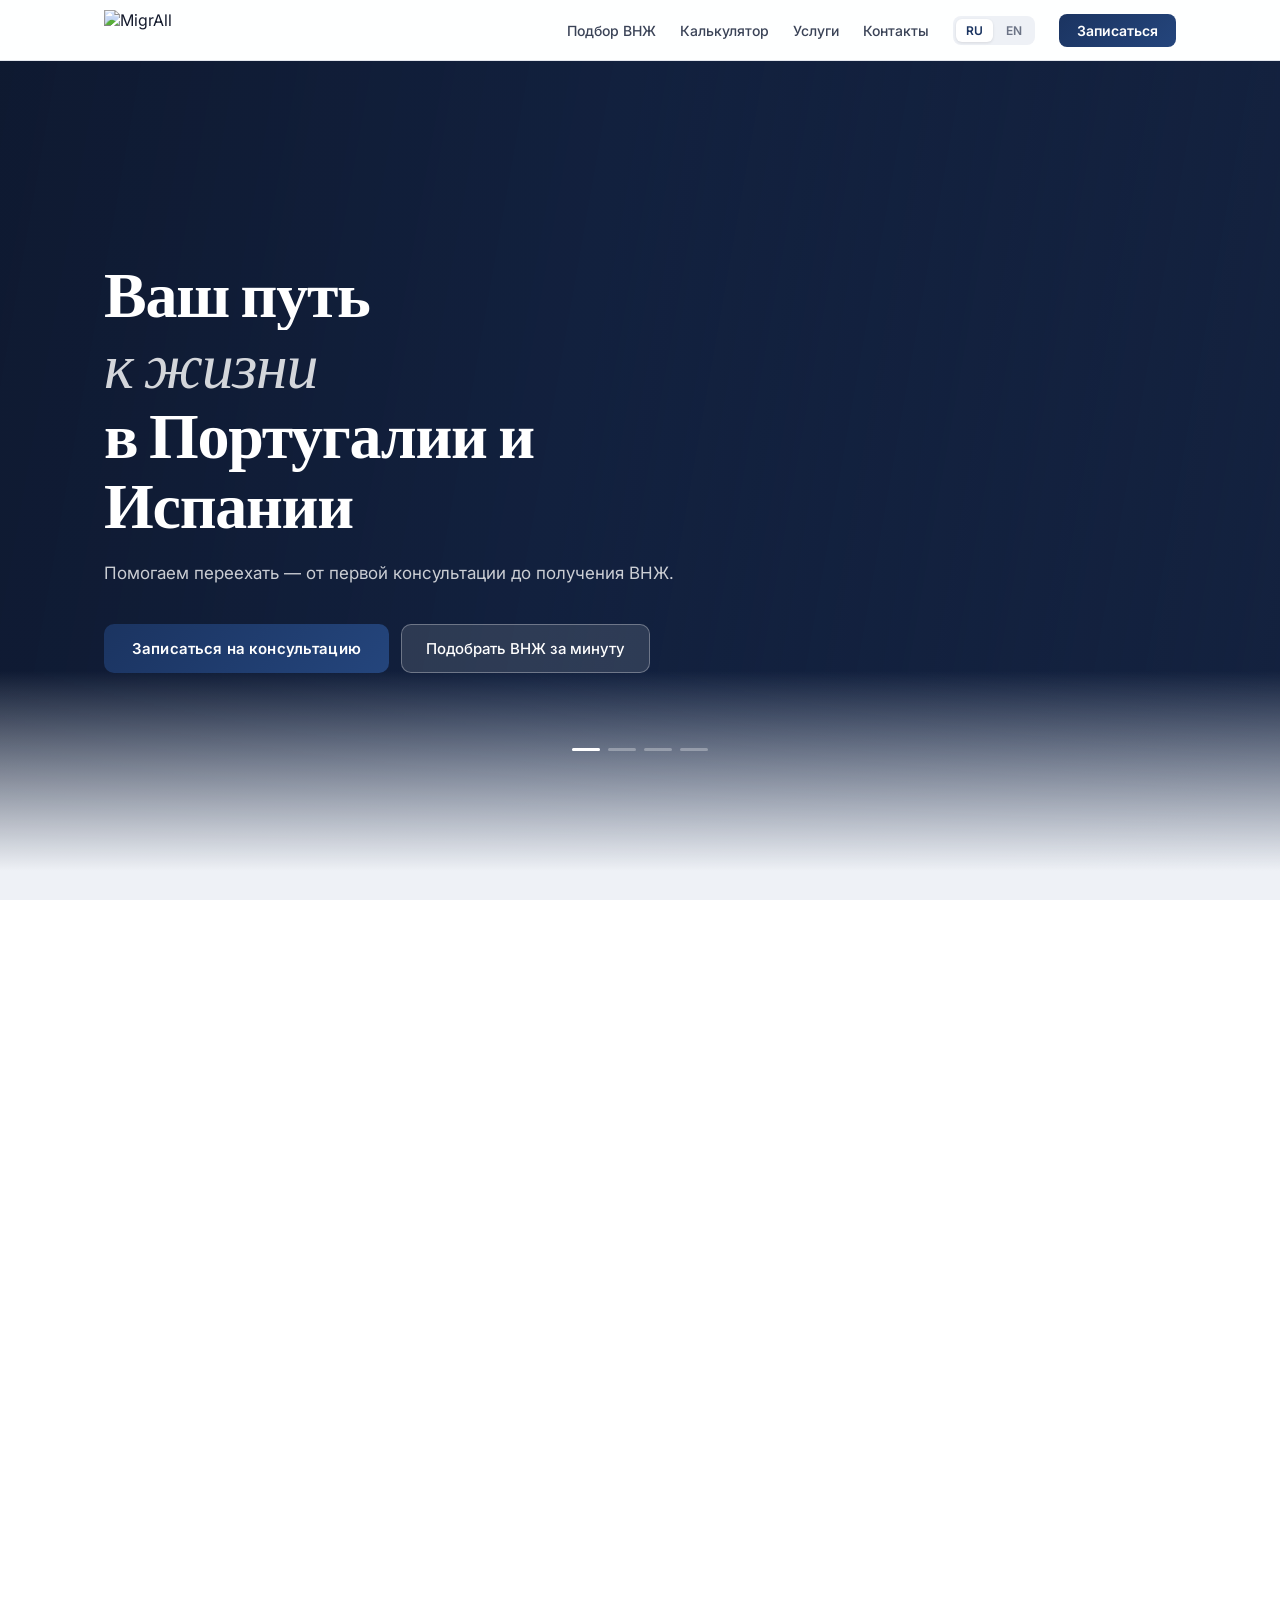
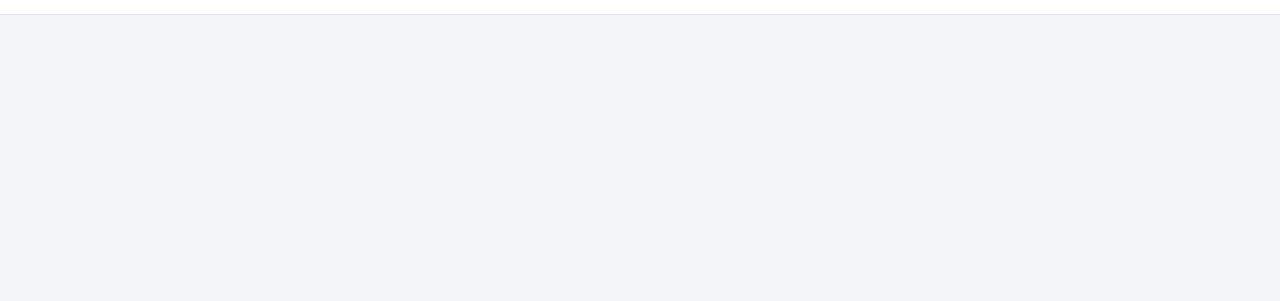
==== index.html @ f0898170 "Add files via upload" ====
<!DOCTYPE html>
<html lang="ru">
<head>
<meta charset="UTF-8">
<meta name="viewport" content="width=device-width, initial-scale=1.0">
<title>MigrAll — Иммиграция в Португалию</title>
<meta name="description" content="MigrAll — иммиграционное агентство. Переезд в Португалию: подбор ВНЖ, документы, сопровождение до карты резидента.">
<link rel="icon" href="logo.webp">
<link rel="preconnect" href="https://fonts.googleapis.com">
<link rel="preconnect" href="https://fonts.gstatic.com" crossorigin>
<link href="https://fonts.googleapis.com/css2?family=Fraunces:ital,opsz,wght@0,9..144,300;0,9..144,600;1,9..144,300&family=Inter:wght@400;500;600&display=swap" rel="stylesheet">
<style>
:root{
  --ink:#141B2D;--ink2:#3A4357;--ink3:#6B7385;
  --pt:#1B3461;--pt2:#122649;--pt-sky:#EEF1F6;--pt-sky2:#D6DDE8;
  --gold:#A8834F;--gold-d:#8A6A3C;--gold-soft:#F4EEE4;
  --navy-grad:linear-gradient(135deg,#1B3461 0%,#24457C 100%);
  --ok:#2F6B4F;--ok-bg:#E6F1EA;--warn:#8A5A1C;--warn-bg:#F6EEDF;
  --white:#fff;--border:#E3E6ED;--r:12px;
  --sh:0 1px 2px rgba(20,27,45,.05),0 8px 24px rgba(20,27,45,.06);
  --sh2:0 4px 12px rgba(20,27,45,.08),0 18px 40px rgba(20,27,45,.12);
  --acc:var(--pt);--acc2:var(--pt2);--sky:var(--pt-sky);--sky2:var(--pt-sky2);
}
*,*::before,*::after{box-sizing:border-box;margin:0;padding:0}
html{scroll-behavior:smooth;scroll-padding-top:70px}
body{font-family:'Inter',system-ui,sans-serif;color:var(--ink);background:transparent;overflow-x:hidden}
#bg-flow{position:fixed;inset:0;z-index:-1;background:#fff}
a{color:inherit;text-decoration:none}
button{font-family:inherit}
:focus-visible{outline:2px solid var(--acc);outline-offset:2px}
.display{font-family:'Fraunces',Georgia,serif;font-weight:600;letter-spacing:-.02em;line-height:1.1}
.display-lg{font-size:clamp(2.4rem,5vw,4.2rem)}
.display-md{font-size:clamp(1.6rem,3vw,2.5rem)}
.wrap{max-width:1120px;margin:0 auto;padding:0 24px}


/* Nav */
nav{position:sticky;top:0;z-index:100;background:rgba(255,255,255,.94);backdrop-filter:blur(12px);border-bottom:1px solid var(--border)}
.nav-inner{display:flex;align-items:center;justify-content:space-between;height:60px}
.logo img{height:40px;width:auto;display:block}
.nav-links{display:flex;align-items:center;gap:24px}
.nav-links a:not(.btn-nav){font-size:.875rem;font-weight:500;color:var(--ink2);transition:color .15s}
.nav-links a:not(.btn-nav):hover{color:var(--acc)}
.nav-burger{display:none;width:44px;height:44px;border:none;background:none;cursor:pointer;flex-direction:column;justify-content:center;align-items:center;gap:5px;margin-right:-10px}
.nav-burger span{display:block;width:22px;height:2px;border-radius:2px;background:var(--ink);transition:transform .25s,opacity .2s}
nav.open .nav-burger span:nth-child(1){transform:translateY(7px) rotate(45deg)}
nav.open .nav-burger span:nth-child(2){opacity:0}
nav.open .nav-burger span:nth-child(3){transform:translateY(-7px) rotate(-45deg)}
.lang-sw{display:flex;gap:3px;background:var(--sky);border-radius:8px;padding:3px}
.lang-btn{font-size:.75rem;font-weight:600;padding:4px 10px;border-radius:6px;cursor:pointer;color:var(--ink3);border:none;background:none;transition:all .15s}
.lang-btn.active{background:var(--white);color:var(--acc);box-shadow:0 1px 3px rgba(0,0,0,.1)}
.btn-nav{display:inline-block;background:var(--navy-grad);color:#fff;padding:8px 18px;border-radius:8px;font-size:.875rem;font-weight:600;transition:all .15s}
.btn-nav:hover{background:var(--acc2)}

/* Hero */
.hero{position:relative;height:90vh;min-height:560px;max-height:820px;overflow:hidden;display:flex;align-items:center;background:#14223F}
.hero-media{position:absolute;inset:0;z-index:0}
.hero-media video{width:100%;height:100%;object-fit:cover}
.hero-slide{position:absolute;inset:0;background-size:cover;background-position:center;opacity:0;transform:scale(1.08);transition:opacity 1.6s ease}
.hero-slide.on{opacity:1;animation:kenburns 9s ease-out forwards}
@keyframes kenburns{from{transform:scale(1.08)}to{transform:scale(1)}}
.hero-overlay{position:absolute;inset:0;background:linear-gradient(100deg,rgba(14,24,46,.82) 0%,rgba(17,32,62,.58) 45%,rgba(17,32,62,.1) 100%);z-index:1}
.hero::after{content:'';position:absolute;left:0;right:0;bottom:0;height:200px;background:linear-gradient(to bottom,transparent,var(--flow-bg,#fff));z-index:1;pointer-events:none}
.hero-content{position:relative;z-index:2;width:100%}
.hero-content>*{max-width:600px}
.hero-badge-x{display:inline-flex;align-items:center;gap:8px;background:rgba(255,255,255,.12);backdrop-filter:blur(8px);color:#fff;font-size:.8125rem;font-weight:600;padding:6px 16px;border-radius:20px;margin-bottom:24px;border:1px solid rgba(255,255,255,.2)}
.hero h1{color:#fff;margin-bottom:18px}
.hero h1 .line{display:block;overflow:hidden}
.hero h1 .line span{display:inline-block;transform:translateY(105%);animation:rise .9s cubic-bezier(.2,.7,.2,1) forwards}
.hero h1 .line:nth-child(2) span{animation-delay:.12s;font-style:italic;font-weight:300;color:rgba(255,255,255,.82)}
.hero h1 .line:nth-child(3) span{animation-delay:.24s}
@keyframes rise{to{transform:none}}
.hero-sub{font-size:1.0625rem;color:rgba(255,255,255,.78);margin-bottom:36px;line-height:1.7;opacity:0;animation:fadein .8s .45s forwards}
.hero-cta{display:flex;gap:12px;flex-wrap:wrap;opacity:0;animation:fadein .8s .6s forwards}
@keyframes fadein{to{opacity:1}}
.hero-dots{position:absolute;z-index:2;bottom:120px;left:50%;transform:translateX(-50%);display:flex;gap:8px}
.hero-dot{width:28px;height:3px;border-radius:2px;background:rgba(255,255,255,.3);border:none;cursor:pointer;padding:0;overflow:hidden;position:relative}
.hero-dot.on::after{content:'';position:absolute;inset:0;background:#fff;transform-origin:left;animation:dotfill 6s linear forwards}
@keyframes dotfill{from{transform:scaleX(0)}to{transform:scaleX(1)}}
.btn-primary{background:var(--navy-grad);letter-spacing:.01em;color:#fff;padding:14px 28px;border-radius:10px;font-size:.9375rem;font-weight:600;cursor:pointer;border:none;transition:all .2s;display:inline-flex;align-items:center;gap:8px}
.btn-primary:hover{background:var(--acc2);transform:translateY(-2px);box-shadow:0 10px 28px rgba(27,52,97,.28),inset 0 0 0 1px rgba(168,131,79,.55)}
.btn-ghost-white{background:rgba(255,255,255,.12);backdrop-filter:blur(8px);color:#fff;padding:14px 24px;border-radius:10px;font-size:.9375rem;font-weight:500;cursor:pointer;border:1.5px solid rgba(255,255,255,.3);transition:all .2s}
.btn-ghost-white:hover{background:rgba(255,255,255,.22)}
.btn-ghost{background:var(--white);color:var(--ink);padding:13px 22px;border-radius:10px;font-size:.9375rem;font-weight:500;cursor:pointer;border:1.5px solid var(--border);transition:all .15s}
.btn-ghost:hover{border-color:var(--acc);color:var(--acc)}


/* Sections */
section{padding:80px 0}
.section-tag{font-size:.8125rem;font-weight:600;color:var(--gold-d);margin-bottom:12px;display:flex;align-items:center;gap:10px}
.section-tag::before{content:'';width:28px;height:1px;background:var(--gold)}
.section-title{margin-bottom:14px}
.section-sub{font-size:1rem;color:var(--ink2);max-width:560px;line-height:1.7;margin-bottom:40px}

/* Reveal on scroll */
/* Плавное перетекание блоков при прокрутке (прозрачность задаёт скрипт) */
.flow{will-change:opacity,transform;transition:opacity .25s linear}


/* Quiz */
.quiz-bg{padding:120px 0}
.quiz-card{background:var(--white);border-radius:20px;box-shadow:var(--sh);padding:36px;max-width:760px}
.quiz-progress{display:flex;gap:6px;margin-bottom:28px}
.quiz-progress span{flex:1;height:4px;border-radius:2px;background:var(--border);transition:background .3s}
.quiz-progress span.on{background:var(--acc)}
.quiz-step{font-size:.8125rem;color:var(--ink3);margin-bottom:8px}
.quiz-q{font-family:'Fraunces',Georgia,serif;font-size:1.5rem;font-weight:600;line-height:1.25;margin-bottom:22px}
.quiz-opts{display:grid;gap:10px}
.quiz-opt{text-align:left;padding:15px 18px;border-radius:12px;border:1.5px solid var(--border);background:var(--white);font-size:.9375rem;color:var(--ink);cursor:pointer;transition:all .15s}
.quiz-opt:hover{border-color:var(--acc);background:var(--sky)}
.quiz-back{margin-top:20px;background:none;border:none;color:var(--ink3);font-size:.875rem;cursor:pointer;padding:4px 0}
.quiz-back:hover{color:var(--acc)}
.quiz-anim{animation:qin .35s ease}
@keyframes qin{from{opacity:0;transform:translateX(16px)}to{opacity:1;transform:none}}
.res-label{font-size:.8125rem;color:var(--ink3);margin-bottom:6px}
.res-title{font-family:'Fraunces',Georgia,serif;font-size:1.75rem;font-weight:600;line-height:1.2;margin-bottom:12px}
.res-why{font-size:.9375rem;color:var(--ink2);line-height:1.7;margin-bottom:18px}
.res-box{border-radius:12px;padding:14px 16px;font-size:.875rem;line-height:1.6;margin-bottom:20px}
.res-box.ok{background:var(--ok-bg);color:var(--ok)}
.res-box.warn{background:var(--warn-bg);color:var(--warn)}
.res-actions{display:flex;flex-wrap:wrap;gap:10px;margin-bottom:16px}
.res-second{border-left:3px solid var(--sky2);padding:2px 0 2px 16px;margin-bottom:22px}
.consults{display:grid;grid-template-columns:1fr 1fr;gap:12px;margin:6px 0 18px}
.consult{border:1.5px solid var(--border);border-radius:14px;padding:18px;display:flex;flex-direction:column}
.consult-head{display:flex;justify-content:space-between;gap:8px;font-weight:600;margin-bottom:8px}
.consult-head b{color:var(--gold-d)}
.consult p{font-size:.8125rem;color:var(--ink2);line-height:1.6;margin-bottom:14px;flex:1}
.consult .btn-ghost,.consult .btn-primary{justify-content:center;text-align:center;padding:11px 16px;font-size:.875rem}
@media(max-width:640px){.consults{grid-template-columns:1fr}}
.res-note{font-size:.75rem;color:var(--ink3);line-height:1.5}
.res-restart{background:none;border:none;color:var(--acc);font-weight:600;font-size:.875rem;cursor:pointer;margin-top:10px;padding:0}

/* Calculator */
.calc-grid{display:grid;grid-template-columns:1.1fr 1fr;gap:24px;align-items:start}
.calc-panel{background:var(--white);border:1px solid var(--border);border-radius:20px;padding:28px}
.calc-label{font-size:.8125rem;font-weight:600;color:var(--ink2);margin:0 0 10px}
.calc-field{margin-bottom:24px}
.calc-field:last-child{margin-bottom:0}
.seg{display:flex;flex-wrap:wrap;gap:8px}
.seg button{padding:10px 14px;border-radius:10px;border:1.5px solid var(--border);background:var(--white);font-size:.875rem;cursor:pointer;color:var(--ink2);transition:all .15s;text-align:left}
.seg button.on{border-color:var(--acc);background:var(--sky);color:var(--acc);font-weight:600}
.seg button small{display:block;font-weight:400;color:var(--ink3);font-size:.75rem;margin-top:2px}
.stepper{display:inline-flex;align-items:center;border:1.5px solid var(--border);border-radius:10px;overflow:hidden}
.stepper button{width:42px;height:42px;border:none;background:var(--white);font-size:1.2rem;cursor:pointer;color:var(--ink2)}
.stepper button:hover{background:var(--sky);color:var(--acc)}
.stepper output{min-width:44px;text-align:center;font-weight:600}
.income-in{display:flex;min-width:0;align-items:center;border:1.5px solid var(--border);border-radius:10px;overflow:hidden;max-width:260px}
.income-in:focus-within{border-color:var(--acc)}
.income-in input{flex:1;border:none;padding:12px 14px;font-size:1rem;font-family:inherit;outline:none;min-width:0}
.income-in span{padding:0 14px;color:var(--ink3)}
.calc-result{background:linear-gradient(150deg,#14223F 0%,#1B3461 55%,#27497F 100%);color:#fff;border-radius:20px;padding:28px;position:sticky;top:80px;box-shadow:0 18px 40px rgba(20,34,63,.28);border:1px solid rgba(168,131,79,.35)}
.cr-label{font-size:.8125rem;color:rgba(255,255,255,.75);margin-bottom:6px}
.cr-big{font-family:'Fraunces',Georgia,serif;font-size:2.75rem;font-weight:600;color:#fff;line-height:1;margin-bottom:4px;font-variant-numeric:tabular-nums}
.cr-big small{font-size:1rem;font-weight:400;color:rgba(255,255,255,.75);font-family:'Inter',sans-serif}
.cr-year{font-size:.875rem;color:rgba(255,255,255,.85);margin-bottom:22px}
.cr-lines{border-top:1px solid rgba(168,131,79,.45);padding-top:14px;margin-bottom:20px}
.cr-line{display:flex;justify-content:space-between;font-size:.8125rem;color:rgba(255,255,255,.85);padding:5px 0;gap:12px}
.cr-line b{color:#fff;font-weight:600;font-variant-numeric:tabular-nums;white-space:nowrap}
.cr-bar{height:8px;border-radius:4px;background:rgba(255,255,255,.25);overflow:hidden;margin:6px 0 10px}
.cr-bar i{display:block;height:100%;border-radius:4px;background:var(--acc);width:0;transition:width .6s cubic-bezier(.4,0,.2,1),background .3s}
.cr-status{font-size:.875rem;line-height:1.5;min-height:42px}
.cr-status{background:rgba(255,255,255,.14);border-radius:10px;padding:10px 12px;min-height:0}
.cr-status.ok{color:#fff}.cr-status.no{color:#fff}
.cr-note{font-size:.75rem;color:rgba(255,255,255,.75);line-height:1.5;margin-top:18px}
.calc-result .btn-primary{margin-top:18px;width:100%;justify-content:center;background:#fff;color:var(--pt)}
.calc-result .btn-primary:hover{background:var(--gold-soft);box-shadow:none}

/* Services */
.svc-bg{padding:110px 0}
/* Слайдер услуг: стрелки по бокам, видимые поля слева и справа */
.svc-slider{position:relative;margin:0 -24px;overflow:hidden}
.svc-arrow{position:absolute;top:50%;transform:translateY(-50%);z-index:5;width:46px;height:46px;border-radius:50%;border:1.5px solid var(--border);background:var(--white);color:var(--ink);cursor:pointer;display:flex;align-items:center;justify-content:center;box-shadow:var(--sh2);transition:all .15s}
.svc-arrow.prev{left:8px}
.svc-arrow.next{right:8px}
.svc-arrow:hover:not(:disabled){border-color:var(--acc);color:var(--acc)}
.svc-arrow:disabled{opacity:0;pointer-events:none}
.svc-grid{display:flex;gap:16px;overflow-x:auto;scroll-snap-type:x mandatory;scroll-behavior:smooth;padding:6px 64px 18px;scrollbar-width:none;scroll-padding-left:64px;
  -webkit-mask-image:linear-gradient(to right,transparent,#000 56px,#000 calc(100% - 56px),transparent);
  mask-image:linear-gradient(to right,transparent,#000 56px,#000 calc(100% - 56px),transparent)}
.svc-grid::-webkit-scrollbar{display:none}
.svc-grid .svc-card{flex:0 0 260px;scroll-snap-align:start;display:flex;flex-direction:column;padding:20px}
.svc-grid .svc-desc{flex:1;margin-bottom:0}
.svc-cta{margin-top:28px}
/* Форма заявки */
.lead-modal{position:fixed;inset:0;z-index:200;display:flex;align-items:center;justify-content:center;padding:16px}
.lead-modal[hidden]{display:none}
.lead-backdrop{position:absolute;inset:0;background:rgba(15,23,42,.45);backdrop-filter:blur(3px);animation:fadein .2s forwards;opacity:0}
.lead-box{position:relative;background:#fff;border-radius:20px;width:100%;max-width:520px;max-height:calc(100svh - 32px);overflow-y:auto;padding:30px;box-shadow:0 24px 60px rgba(15,23,42,.25);animation:qin .25s ease}
.lead-close{position:absolute;top:14px;right:14px;width:40px;height:40px;border:none;background:none;border-radius:50%;cursor:pointer;color:var(--ink3);display:flex;align-items:center;justify-content:center}
.lead-close:hover{background:var(--sky);color:var(--ink)}
.lead-title{font-family:'Fraunces',Georgia,serif;font-size:1.5rem;font-weight:600;margin:0 40px 6px 0;line-height:1.2}
.lead-sub{font-size:.875rem;color:var(--ink2);line-height:1.6;margin-bottom:20px}
.lf{margin-bottom:14px}
.lf label{display:block;font-size:.8125rem;font-weight:600;color:var(--ink2);margin-bottom:6px}
.lf input,.lf select,.lf textarea{width:100%;font:inherit;font-size:.9375rem;color:var(--ink);padding:11px 13px;border:1.5px solid var(--border);border-radius:10px;background:#fff;outline:none;transition:border-color .15s}
.lf textarea{resize:vertical;min-height:84px}
.lf input:focus,.lf select:focus,.lf textarea:focus{border-color:var(--acc)}
.lf .err-msg{display:none;color:#b91c1c;font-size:.75rem;margin-top:4px}
.lf.err input,.lf.err select{border-color:#dc2626}
.lf.err .err-msg{display:block}
.lf-row{display:grid;grid-template-columns:1fr 1fr;gap:12px}
.lf-chips{display:flex;flex-wrap:wrap;gap:6px}
.lf-chips button{padding:8px 12px;border-radius:8px;border:1.5px solid var(--border);background:#fff;font-size:.8125rem;cursor:pointer;color:var(--ink2)}
.lf-chips button.on{border-color:var(--acc);background:var(--sky);color:var(--acc);font-weight:600}
.lf-consent{display:flex;gap:10px;align-items:flex-start;font-size:.8125rem;color:var(--ink2);line-height:1.5;margin:6px 0 18px}
.lf-consent input{margin-top:3px;width:16px;height:16px;flex-shrink:0;accent-color:var(--acc)}
.lf-hp{position:absolute;left:-9999px;width:1px;height:1px;overflow:hidden}
.lead-box .btn-primary{width:100%;justify-content:center}
.lead-box .btn-primary:disabled{opacity:.6;cursor:wait;transform:none}
.lead-note{font-size:.75rem;color:var(--ink3);margin-top:10px;line-height:1.5}
.lead-done{text-align:center;padding:20px 0 6px}
.lead-done .ok-ic{width:56px;height:56px;border-radius:50%;background:var(--ok-bg);color:var(--ok);display:flex;align-items:center;justify-content:center;margin:0 auto 16px}
.lead-fail{background:var(--warn-bg);color:var(--warn);border-radius:10px;padding:12px 14px;font-size:.8125rem;line-height:1.55;margin-bottom:14px}
.lead-fail a{color:inherit;font-weight:600;text-decoration:underline}
/* Запись на консультацию */
.bk-box{max-width:600px}
.bk-h{font-size:.8125rem;font-weight:600;color:var(--ink2);margin:20px 0 8px}
.bk-types{display:grid;grid-template-columns:1fr 1fr;gap:10px}
.bk-type{text-align:left;border:1.5px solid var(--border);border-radius:14px;padding:14px;background:#fff;cursor:pointer;transition:all .15s}
.bk-type b{display:block;font-size:.9375rem}
.bk-type .pr{display:block;font-family:'Fraunces',Georgia,serif;font-size:1.5rem;font-weight:600;color:var(--gold-d);margin:2px 0 4px}
.bk-type small{display:block;font-size:.75rem;color:var(--ink3);line-height:1.45}
.bk-type.on{border-color:var(--acc);background:var(--sky);box-shadow:inset 0 0 0 1px var(--acc)}
.bk-days{display:flex;gap:8px;overflow-x:auto;padding:2px 2px 8px;scroll-snap-type:x proximity;scrollbar-width:thin}
.bk-day{flex:0 0 62px;height:74px;border:1.5px solid var(--border);border-radius:12px;background:#fff;display:flex;flex-direction:column;align-items:center;justify-content:center;cursor:pointer;scroll-snap-align:start;transition:all .15s}
.bk-day .w,.bk-day .m{font-size:.6875rem;color:var(--ink3)}
.bk-day .n{font-size:1.3rem;font-weight:600;line-height:1.15;font-variant-numeric:tabular-nums}
.bk-day.on{background:var(--acc);border-color:var(--acc);color:#fff}
.bk-day.on .w,.bk-day.on .m{color:rgba(255,255,255,.8)}
.bk-times{display:flex;flex-wrap:wrap;gap:8px}
.bk-time{border:1.5px solid var(--border);border-radius:999px;padding:8px 16px;background:#fff;cursor:pointer;font-variant-numeric:tabular-nums;font-size:.9rem;transition:all .15s}
.bk-time.on{background:var(--acc);border-color:var(--acc);color:#fff}
.bk-hint{font-size:.75rem;color:var(--ink3);margin-top:8px}
.bk-msg{font-size:.875rem;color:var(--ink2);line-height:1.6;padding:6px 0}
.bk-summary{margin:18px 0 12px;padding:12px 14px;border-left:3px solid var(--acc);background:var(--sky);border-radius:0 10px 10px 0;font-size:.875rem;line-height:1.5}
.bk-alt{font-size:.8125rem;color:var(--ink2);border-top:1px solid var(--border);margin-top:16px;padding-top:14px;line-height:1.5}
.bk-alt a{color:var(--acc);font-weight:600}
.bk-err{color:#b91c1c;font-size:.8125rem;margin:10px 0 0;line-height:1.5}
.bk-captcha{margin:4px 0 12px}
.bk-spin{width:22px;height:22px;border-radius:50%;border:2.5px solid var(--sky2);border-top-color:var(--acc);animation:spin .8s linear infinite;display:inline-block;vertical-align:middle;margin-right:8px}
@keyframes spin{to{transform:rotate(360deg)}}
@media(max-width:480px){.bk-types{grid-template-columns:1fr}}
@media(max-width:480px){.lead-box{padding:22px 18px;border-radius:16px}.lf-row{grid-template-columns:1fr}.lead-modal{align-items:flex-end;padding:0}.lead-box{border-radius:20px 20px 0 0;max-height:92svh}}
.svc-progress{height:3px;border-radius:2px;background:var(--border);overflow:hidden;margin-top:6px;max-width:260px}
.svc-progress i{display:block;height:100%;background:var(--acc);border-radius:2px;transition:width .25s,margin-left .25s}
@media(max-width:768px){
  .svc-slider{margin:0 -18px}
}
@media(max-width:600px){
  .svc-grid{padding:6px 44px 18px;scroll-padding-left:44px;-webkit-mask-image:linear-gradient(to right,transparent,#000 38px,#000 calc(100% - 38px),transparent);mask-image:linear-gradient(to right,transparent,#000 38px,#000 calc(100% - 38px),transparent)}
  .svc-grid .svc-card{flex-basis:236px}
  .svc-arrow{width:40px;height:40px}
  .svc-arrow.prev{left:4px}
  .svc-arrow.next{right:4px}
}
.svc-card{background:var(--white);border-radius:var(--r);padding:22px 24px;box-shadow:var(--sh);border:1.5px solid transparent;transition:border-color .2s,transform .2s,box-shadow .2s;animation:qin .4s ease both}
.svc-card:hover{border-color:var(--acc);transform:translateY(-3px);box-shadow:var(--sh2)}
.svc-cat{font-size:.75rem;font-weight:600;color:var(--gold-d);margin-bottom:10px}
.svc-name{font-family:'Fraunces',Georgia,serif;font-size:1rem;font-weight:600;margin-bottom:7px}
.svc-desc{font-size:.8375rem;color:var(--ink2);line-height:1.65;margin-bottom:14px}

.filter-bar{display:flex;gap:8px;flex-wrap:wrap;margin-bottom:28px}
.filter-btn{font-size:.8125rem;font-weight:500;padding:6px 16px;border-radius:20px;border:1.5px solid var(--border);background:var(--white);color:var(--ink2);cursor:pointer;transition:all .15s}
.filter-btn.active{background:var(--acc);color:#fff;border-color:var(--acc)}

/* Why */
.why-grid{display:grid;grid-template-columns:repeat(auto-fill,minmax(230px,1fr));gap:18px}
.why-card{padding:26px;border-radius:var(--r);background:var(--white);border:1px solid var(--border);border-top:2px solid var(--gold)}
.why-title{font-weight:600;margin-bottom:6px;font-size:.9375rem}
.why-desc{font-size:.8375rem;color:var(--ink2);line-height:1.65}

/* Steps */
.steps-bg{padding:150px 0}
.steps-wrap{display:grid;grid-template-columns:repeat(4,1fr);position:relative}
.steps-wrap::before{content:'';position:absolute;top:27px;left:calc(12.5% + 16px);right:calc(12.5% + 16px);height:1px;background:rgba(255,255,255,.15)}
.step-item{padding:0 16px;text-align:center;position:relative}
.steps-wrap::before{background:linear-gradient(90deg,transparent,var(--gold),transparent)!important;opacity:.5}
.step-num{width:54px;height:54px;border-radius:50%;background:var(--navy-grad);box-shadow:0 0 0 5px #fff,0 0 0 6px var(--gold);color:#fff;font-family:'Fraunces',Georgia,serif;font-size:1.2rem;font-weight:600;display:flex;align-items:center;justify-content:center;margin:0 auto 18px;position:relative;z-index:1}
.step-title{font-size:.9375rem;font-weight:600;color:var(--ink);margin-bottom:6px}
.step-desc{font-size:.8125rem;color:var(--ink2);line-height:1.6}

/* Contact */
.contact-cta{max-width:560px;background:var(--sky);border-radius:20px;padding:44px;text-align:center}
.contact-cta-note{font-size:.875rem;color:var(--ink2);margin-top:18px}
.contact-cta-note a{text-decoration:underline;color:var(--acc);font-weight:600}

/* Footer */
footer{color:var(--ink2);padding:56px 0 24px;background:#F4F5F8;border-top:1px solid var(--border)}
.footer-inner{display:grid;grid-template-columns:2fr 1fr 1fr;gap:48px;margin-bottom:40px}
.footer-logo{margin-bottom:12px}
.footer-logo img{height:44px;width:auto;display:block}
.footer-col h4{font-size:.8125rem;font-weight:600;color:var(--ink);margin-bottom:14px}
.footer-col a{display:block;font-size:.875rem;margin-bottom:8px;transition:color .15s}
.footer-col a:hover{color:var(--acc)}
.footer-bottom{border-top:1px solid var(--border);color:var(--ink3);padding-top:20px;display:flex;justify-content:space-between;gap:16px;flex-wrap:wrap;font-size:.8rem}

@media(max-width:860px){
  .calc-grid{grid-template-columns:minmax(0,1fr)}
  .calc-panel,.calc-result{min-width:0}
  .calc-result{position:static}
}
@media(max-width:1024px){
  .nav-links{gap:16px}
  .hero{max-height:none}
}
@media(max-width:768px){
  section{padding:64px 0}
  .quiz-bg,.svc-bg,.steps-bg{padding:80px 0}
  .wrap{padding:0 18px}
  .nav-burger{display:flex}
  .nav-links{position:absolute;top:60px;left:0;right:0;flex-direction:column;align-items:stretch;gap:0;background:#fff;border-bottom:1px solid var(--border);box-shadow:0 12px 24px rgba(15,23,42,.08);padding:8px 18px 18px;transform:translateY(-8px);opacity:0;visibility:hidden;transition:opacity .2s,transform .2s,visibility .2s}
  nav.open .nav-links{transform:none;opacity:1;visibility:visible}
  .nav-links a:not(.btn-nav){display:block!important;padding:14px 0;font-size:1rem;border-bottom:1px solid var(--border)}
  .nav-links .lang-sw{align-self:flex-start;margin:16px 0}
  .nav-links .btn-nav{text-align:center;padding:12px}
  .hero{height:auto;min-height:100svh;padding:110px 0 140px}
  .hero-overlay{background:linear-gradient(180deg,rgba(14,24,46,.55),rgba(14,24,46,.8))}
  .hero-sub{font-size:1rem;margin-bottom:28px}
  .hero-cta{flex-direction:column;align-items:stretch}
  .hero-cta a{justify-content:center;text-align:center}
  .section-sub{margin-bottom:28px}
  .quiz-q{font-size:1.25rem}
  .res-title{font-size:1.45rem}
  .cr-big{font-size:2.25rem}
  .contact-cta{padding:28px 20px}
  .contact-cta .btn-primary{width:100%;justify-content:center}
  .footer-inner{gap:28px}
  .steps-wrap{grid-template-columns:1fr 1fr;gap:28px 0}
  .steps-wrap::before{display:none}
  .footer-inner{grid-template-columns:1fr}
  .quiz-card,.calc-panel,.calc-result{padding:22px}
}
@media(max-width:480px){
  .steps-wrap{grid-template-columns:1fr}
  .step-item{display:grid;grid-template-columns:54px 1fr;gap:4px 16px;text-align:left;align-items:start}
  .step-num{margin:0;grid-row:span 2}
  .step-title{margin-top:6px}
  .seg button{flex:1 1 100%}
  .quiz-card,.calc-panel,.calc-result{padding:18px;border-radius:16px}
  .quiz-opt{padding:13px 14px;font-size:.9rem}
  .income-in{max-width:none}
  .display-lg{font-size:2.1rem}
}
@media(prefers-reduced-motion:reduce){
  *,*::before,*::after{animation:none!important;transition:none!important}
  .flow,.hero-sub,.hero-cta{opacity:1!important;transform:none!important}
  .hero h1 .line span{transform:none}
}
</style>
</head>
<body id="body">
<div id="bg-flow" aria-hidden="true"></div>

<nav>
  <div class="wrap nav-inner">
    <a class="logo" href="#"><img src="logo.webp" alt="MigrAll"></a>
    <div class="nav-links">
      <a href="#quiz" data-i18n="nav_quiz">Подбор ВНЖ</a>
      <a href="#calc" data-i18n="nav_calc">Калькулятор</a>
      <a href="#services" data-i18n="nav_services">Услуги</a>
      <a href="#contact" data-i18n="nav_contact">Контакты</a>
      <div class="lang-sw">
        <button class="lang-btn active" onclick="setLang('ru')">RU</button>
        <button class="lang-btn" onclick="setLang('en')">EN</button>
      </div>
      <a class="btn-nav js-book" target="_blank" rel="noopener" data-i18n="nav_cta">Записаться</a>
    </div>
    <button class="nav-burger" id="nav-burger" aria-label="Меню" aria-expanded="false" onclick="toggleMenu()"><span></span><span></span><span></span></button>
  </div>
</nav>

<!-- HERO -->
<header class="hero" id="hero" data-bg="#EEF1F6">
  <div class="hero-media" id="hero-media"></div>
  <div class="hero-overlay"></div>
  <div class="wrap hero-content">
    <h1 class="display display-lg" id="hero-h1">
      <span class="line"><span id="h1a"></span></span>
      <span class="line"><span id="h1b"></span></span>
      <span class="line"><span id="h1c"></span></span>
    </h1>
    <p class="hero-sub" id="hero-sub"></p>
    <div class="hero-cta">
      <a class="btn-primary js-book" target="_blank" rel="noopener" data-i18n="hero_cta1">Записаться на консультацию</a>
      <a class="btn-ghost-white" href="#quiz" data-i18n="hero_cta2">Подобрать ВНЖ за минуту</a>
    </div>
  </div>
  <div class="hero-dots" id="hero-dots"></div>
</header>

<!-- QUIZ -->
<section class="quiz-bg" id="quiz" data-bg="#EEF1F6">
  <div class="wrap">
    <div>
      <div class="section-tag" data-i18n="quiz_tag">Подбор ВНЖ</div>
      <h2 class="display display-md section-title" data-i18n="quiz_title">Какой ВНЖ вам подходит?</h2>
      <p class="section-sub" data-i18n="quiz_sub">Несколько коротких вопросов, и вы увидите, с какого варианта стоит начать и какая консультация нужна.</p>
    </div>
    <div class="quiz-card" id="quiz-card" aria-live="polite"></div>
  </div>
</section>

<!-- CALCULATOR -->
<section id="calc" data-bg="#ffffff">
  <div class="wrap">
    <div>
      <div class="section-tag" data-i18n="calc_tag">Калькулятор</div>
      <h2 class="display display-md section-title" data-i18n="calc_title">Сколько нужно дохода для визы</h2>
      <p class="section-sub" data-i18n="calc_sub">Выберите страну, визу и состав семьи — посчитаем минимальный доход по правилам 2026 года.</p>
    </div>
    <div class="calc-grid">
      <div class="calc-panel">
        <div class="calc-field">
          <div class="calc-label" data-i18n="calc_country">Страна</div>
          <div class="seg" id="calc-country">
            <button data-c="pt" class="on" data-i18n="c_pt">Португалия</button>
            <button data-c="es" data-i18n="c_es">Испания</button>
          </div>
        </div>
        <div class="calc-field">
          <div class="calc-label" data-i18n="calc_visa">Виза</div>
          <div class="seg" id="calc-visas"></div>
        </div>
        <div class="calc-field">
          <div class="calc-label" data-i18n="calc_adults">Кто переезжает</div>
          <div class="seg" id="calc-adults">
            <button data-v="1" class="on" data-i18n="calc_alone">Я один</button>
            <button data-v="2" data-i18n="calc_partner">С супругом / партнёром</button>
          </div>
        </div>
        <div class="calc-field">
          <div class="calc-label" data-i18n="calc_kids">Дети</div>
          <div class="stepper">
            <button type="button" onclick="calcKids(-1)" aria-label="−">−</button>
            <output id="calc-kids-v">0</output>
            <button type="button" onclick="calcKids(1)" aria-label="+">+</button>
          </div>
        </div>
        <div class="calc-field">
          <label class="calc-label" for="calc-income" style="display:block" data-i18n="calc_income">Ваш доход в месяц (необязательно)</label>
          <div class="income-in"><input id="calc-income" type="number" inputmode="numeric" min="0" step="50" placeholder="3000"><span>€</span></div>
        </div>
      </div>
      <div class="calc-result" id="calc-result"></div>
    </div>
  </div>
</section>

<!-- SERVICES -->
<section class="svc-bg" id="services" data-bg="#F4F5F8">
  <div class="wrap">
    <div>
      <div class="section-tag" data-i18n="svc_tag">Услуги</div>
      <h2 class="display display-md section-title" data-i18n="svc_title">Чем мы можем помочь</h2>
      <p class="section-sub" data-i18n="svc_sub">Мы оказываем консалтинговые и экспертные услуги. Работу с документами и государственными органами выполняют лицензированные адвокаты.</p>
    </div>
    <div class="filter-bar" id="filter-bar"></div>
    <div class="svc-slider">
      <button class="svc-arrow prev" id="svc-prev" aria-label="Назад" onclick="svcScroll(-1)"><svg width="20" height="20" viewBox="0 0 24 24" fill="none" stroke="currentColor" stroke-width="2" stroke-linecap="round" stroke-linejoin="round"><path d="M15 18l-6-6 6-6"/></svg></button>
      <div class="svc-grid" id="svc-grid"></div>
      <button class="svc-arrow next" id="svc-next" aria-label="Вперёд" onclick="svcScroll(1)"><svg width="20" height="20" viewBox="0 0 24 24" fill="none" stroke="currentColor" stroke-width="2" stroke-linecap="round" stroke-linejoin="round"><path d="M9 18l6-6-6-6"/></svg></button>
    </div>
    <div class="svc-progress"><i id="svc-bar"></i></div>
    <div class="svc-cta"><button class="btn-primary" type="button" onclick="openLead()" data-i18n="svc_req">Оставить заявку на услугу</button></div>
  </div>
</section>

<!-- WHY -->
<section data-bg="#ffffff">
  <div class="wrap">
    <div>
      <div class="section-tag" data-i18n="why_tag">Почему MigrAll</div>
      <h2 class="display display-md section-title" style="margin-bottom:32px" data-i18n="why_title">Надёжный партнёр на каждом шаге</h2>
    </div>
    <div class="why-grid">
      <div class="why-card"><div class="why-title" data-i18n="why1t">Экспертиза в визовой сфере более 16 лет</div><div class="why-desc" data-i18n="why1d">Каждый документ проверяется адвокатом перед подачей.</div></div>
      <div class="why-card"><div class="why-title" data-i18n="why2t">Сервис</div><div class="why-desc" data-i18n="why2d">Мы всегда на связи: статус вашего дела всегда в актуальном состоянии, и мы честно озвучиваем все риски.</div></div>
      <div class="why-card"><div class="why-title" data-i18n="why3t">Говорим на португальском, английском и русском</div><div class="why-desc" data-i18n="why3d">Объясняем бюрократию на понятном языке.</div></div>
      <div class="why-card"><div class="why-title" data-i18n="why4t">Быстрые ответы</div><div class="why-desc" data-i18n="why4d">Стараемся оперативно отвечать на вопросы в рабочие часы и на срочные вопросы — по выходным.</div></div>
    </div>
  </div>
</section>

<!-- STEPS -->
<section class="steps-bg" data-bg="#EEF1F6">
  <div class="wrap">
    <div>
      <div class="section-tag" data-i18n="how_tag">Процесс</div>
      <h2 class="display display-md section-title" style="margin-bottom:40px" data-i18n="how_title">Как мы работаем</h2>
    </div>
    <div class="steps-wrap" id="steps-wrap"></div>
  </div>
</section>

<!-- CONTACT -->
<section id="contact" data-bg="#ffffff" style="padding-bottom:100px">
  <div class="wrap">
    <div>
      <div class="section-tag" data-i18n="form_tag">Запись</div>
      <h2 class="display display-md section-title" data-i18n="form_title">Начнём работу</h2>
      <p class="section-sub" data-i18n="form_sub">Выберите формат консультации и удобное время — это займёт пару минут.</p>
    </div>
    <div class="contact-cta">
      <a class="btn-primary js-book" target="_blank" rel="noopener" data-i18n="hero_cta1">Записаться на консультацию</a>
      <p class="contact-cta-note"><span data-i18n="contact_alt_q">Есть вопрос по конкретной услуге?</span> <a href="https://t.me/MigrALLPT" target="_blank" rel="noopener" data-i18n="contact_alt_link">Напишите нам</a></p>
    </div>
  </div>
</section>

<!-- ЗАПИСЬ НА КОНСУЛЬТАЦИЮ -->
<div class="lead-modal" id="book-modal" role="dialog" aria-modal="true" aria-labelledby="bk-title" hidden>
  <div class="lead-backdrop" onclick="closeBooking()"></div>
  <div class="lead-box bk-box">
    <button class="lead-close" type="button" onclick="closeBooking()" aria-label="Закрыть"><svg width="20" height="20" viewBox="0 0 24 24" fill="none" stroke="currentColor" stroke-width="2" stroke-linecap="round"><path d="M18 6L6 18M6 6l12 12"/></svg></button>
    <div id="bk-body"></div>
  </div>
</div>

<!-- ФОРМА ЗАЯВКИ НА УСЛУГУ -->
<div class="lead-modal" id="lead-modal" role="dialog" aria-modal="true" aria-labelledby="lead-title" hidden>
  <div class="lead-backdrop" onclick="closeLead()"></div>
  <div class="lead-box">
    <button class="lead-close" type="button" onclick="closeLead()" aria-label="Закрыть"><svg width="20" height="20" viewBox="0 0 24 24" fill="none" stroke="currentColor" stroke-width="2" stroke-linecap="round"><path d="M18 6L6 18M6 6l12 12"/></svg></button>
    <div id="lead-body"></div>
  </div>
</div>

<footer>
  <div class="wrap">
    <div class="footer-inner">
      <div><div class="footer-logo"><img src="logo.webp" alt="MigrAll"></div><div style="font-size:.875rem;max-width:240px" data-i18n="footer_desc">Иммиграционное агентство. Переезд в Португалию.</div></div>
      <div class="footer-col"><h4 data-i18n="footer_svc">Услуги</h4><a href="#services" data-i18n="fs1">Сопровождение ВНЖ</a><a href="#services" data-i18n="fs2">Переводы</a><a href="#services" data-i18n="fs3">Консультации</a><a href="#services" data-i18n="fs4">Недвижимость</a></div>
      <div class="footer-col"><h4 data-i18n="footer_ct">Контакты</h4><a href="https://t.me/MigrAll" target="_blank" rel="noopener">Telegram-канал</a><a href="https://t.me/MigrALLPT" target="_blank" rel="noopener" data-i18n="footer_req">Написать запрос</a><a href="https://www.instagram.com/migrallportugal" target="_blank" rel="noopener">Instagram</a></div>
    </div>
    <div class="footer-bottom"><span>© <span id="year">2026</span> MigrAll</span><span data-i18n="footer_copy">Консалтинговые услуги в иммиграционных процессах</span></div>
  </div>
</footer>
<script>
// ════════════════ Настройки ════════════════
// Куда ведут все кнопки «Записаться». Когда подключим запись с оплатой — заменим на '/booking.html'
const BOOKING_URL = 'https://t.me/my_appt_bot';

// Куда отправляются заявки на услуги: адрес вашего сервера на Render + /api/lead
// Пример: 'https://migrall-bot.onrender.com/api/lead'. Пока пусто — форма предложит написать в Telegram.
const LEAD_ENDPOINT = '';
const LEAD_FALLBACK = 'https://t.me/MigrALLPT';

// Запись на консультацию с оплатой: адрес того же сервера на Render, БЕЗ /api на конце.
// Пример: 'https://telegram-consultation-bot.onrender.com'. Пока пусто — кнопки «Записаться» ведут в Telegram-бота.
const BOOKING_API = '';
// Site key Cloudflare Turnstile, если капча включена на сервере (TURNSTILE_SECRET). Иначе оставьте пустым.
const TURNSTILE_SITEKEY = '';

// Ставки 2026 года — обновлять раз в год
const RATES = {
  PT_SMN: 920            // мин. зарплата Португалии, €/мес
};

// ════════════════ Данные стран ════════════════
const U = (id, w) => `https://images.unsplash.com/${id}?w=${w}&q=80`;
const COUNTRIES = {
  pt: {
    heroVideo: '', // можно положить hero-pt.mp4 в репозиторий и вписать сюда 'hero-pt.mp4'
    heroImgs: ['photo-1555881400-74d7acaacd8b','photo-1548707309-dcebeab9ea9b','photo-1518609878373-06d740f60d8b','photo-1513735492246-483525079686'],
    services: {
      ru: [
        {cat:'vnj',name:'Сопровождение (полный цикл)',desc:'Полное сопровождение от консультации до получения ВНЖ. Документы, запись в AIMA, присутствие на подаче.'},
        {cat:'vnj',name:'Продление ВНЖ',desc:'Подготовка документов и сопровождение на процедуре продления ВНЖ.'},
        {cat:'vnj',name:'Гражданство',desc:'Подготовка и подача заявления на португальское гражданство.'},
        {cat:'docs',name:'NIF — налоговый номер',desc:'Получение португальского налогового идентификационного номера.'},
        {cat:'docs',name:'NISS — социальный номер',desc:'Регистрация в системе социального страхования Португалии.'},
        {cat:'docs',name:'Открытие банковского счёта',desc:'Сопровождение при открытии счёта в португальском банке.'},
        {cat:'docs',name:'Справка о несудимости',desc:'Запрос, перевод и апостилирование справки из России или другой страны.'},
        {cat:'docs',name:'Апостиль',desc:'Апостилирование документов для использования в Португалии и Европе.'},
        {cat:'docs',name:'Переводы',desc:'Заверенные переводы документов на португальский и с португальского.'},
        {cat:'consult',name:'Консультация',desc:'Индивидуальная консультация по вопросам иммиграции и жизни в Португалии.'},
        {cat:'consult',name:'Консультация с бухгалтером',desc:'Налоговые вопросы, режим NHR и ведение бизнеса в Португалии.'},
        {cat:'realty',name:'Сопровождение по аренде',desc:'Поиск и проверка жилья для аренды. Переговоры, проверка договора.'},
        {cat:'realty',name:'Сопровождение по покупке',desc:'Юридическое сопровождение сделки купли-продажи недвижимости.'},
        {cat:'realty',name:'Сопровождение по продаже',desc:'Юридическое сопровождение продажи недвижимости в Португалии.'},
        {cat:'other',name:'Судебное сопровождение',desc:'Представление интересов в португальских судах лицензированными адвокатами.'}],
      en: [
        {cat:'vnj',name:'Full relocation package',desc:'Full support from consultation to residence permit. Documents, AIMA, appointment attendance.'},
        {cat:'vnj',name:'Residence permit renewal',desc:'Document preparation and support at the renewal procedure.'},
        {cat:'vnj',name:'Citizenship',desc:'Preparation and submission of Portuguese citizenship application.'},
        {cat:'docs',name:'NIF — tax number',desc:'Obtaining a Portuguese tax identification number.'},
        {cat:'docs',name:'NISS — social number',desc:'Registration in the Portuguese social security system.'},
        {cat:'docs',name:'Bank account opening',desc:'Support in opening an account at a Portuguese bank.'},
        {cat:'docs',name:'Police clearance certificate',desc:'Request, translation, and apostille of police clearance certificate.'},
        {cat:'docs',name:'Apostille',desc:'Apostille of documents for use in Portugal and Europe.'},
        {cat:'docs',name:'Translations',desc:'Certified translations of documents to and from Portuguese.'},
        {cat:'consult',name:'Consultation',desc:'Individual consultation on immigration and life in Portugal.'},
        {cat:'consult',name:'Accounting consultation',desc:'Tax questions, NHR regime, and business in Portugal.'},
        {cat:'realty',name:'Rental support',desc:'Property search and verification. Negotiation and contract review.'},
        {cat:'realty',name:'Property purchase support',desc:'Legal support for property purchase transaction.'},
        {cat:'realty',name:'Property sale support',desc:'Legal support for selling property in Portugal.'},
        {cat:'other',name:'Court representation',desc:'Legal representation in Portuguese courts by licensed lawyers.'}]
    },
    steps: {
      ru: [{n:1,t:'Консультация',d:'Разбираем ситуацию и составляем план'},{n:2,t:'Документы',d:'Собираем, переводим, апостилируем'},{n:3,t:'Подача',d:'Сопровождаем в AIMA или консульстве'},{n:4,t:'Результат',d:'Получаете ВНЖ и поддержку в продлении'}],
      en: [{n:1,t:'Consultation',d:'Analyse situation and build a plan'},{n:2,t:'Documents',d:'Collect, translate, apostille'},{n:3,t:'Submission',d:'Accompany at AIMA or consulate'},{n:4,t:'Result',d:'Receive residence permit and renewal support'}]
    }
  }
};
const FILTERS = {
  ru:[{k:'all',l:'Все'},{k:'vnj',l:'ВНЖ'},{k:'docs',l:'Документы'},{k:'consult',l:'Консультации'},{k:'realty',l:'Недвижимость'},{k:'other',l:'Прочее'}],
  en:[{k:'all',l:'All'},{k:'vnj',l:'Residence'},{k:'docs',l:'Documents'},{k:'consult',l:'Consultations'},{k:'realty',l:'Real estate'},{k:'other',l:'Other'}]
};

// ════════════════ Тексты ════════════════
const T = {
  ru:{
    nav_quiz:'Подбор ВНЖ',nav_calc:'Калькулятор',nav_services:'Услуги',nav_contact:'Контакты',nav_cta:'Записаться',
    h1a:'Ваш путь',h1b:'к жизни',h1c_pt:'в Португалии и Испании',
    hero_sub_pt:'Помогаем переехать — от первой консультации до получения ВНЖ.',
    hero_cta1:'Записаться на консультацию',hero_cta2:'Подобрать ВНЖ за минуту',
    quiz_tag:'Подбор ВНЖ',quiz_title:'Какой ВНЖ вам подходит?',quiz_sub:'Несколько коротких вопросов, и вы увидите, с какого варианта стоит начать и какая консультация нужна.',
    calc_tag:'Калькулятор',calc_title:'Сколько нужно дохода для визы',calc_sub:'Выберите страну, визу и состав семьи — посчитаем минимальный доход по правилам 2026 года.',
    calc_country:'Страна',c_pt:'Португалия',c_es:'Испания',calc_visa:'Виза',calc_adults:'Кто переезжает',calc_alone:'Я один',calc_partner:'С супругом / партнёром',calc_kids:'Дети',calc_income:'Ваш доход в месяц (необязательно)',
    svc_tag:'Услуги',svc_title:'Чем мы можем помочь',svc_sub:'Мы оказываем консалтинговые и экспертные услуги. Работу с документами и государственными органами выполняют лицензированные адвокаты.',svc_req:'Оставить заявку на услугу',
    why_tag:'Почему MigrAll',why_title:'Надёжный партнёр на каждом шаге',
    why1t:'Экспертиза в визовой сфере более 16 лет',why1d:'Каждый документ проверяется адвокатом перед подачей.',
    why2t:'Сервис',why2d:'Мы всегда на связи: статус вашего дела всегда в актуальном состоянии, и мы честно озвучиваем все риски.',
    why3t:'Говорим на португальском, английском и русском',why3d:'Объясняем бюрократию на понятном языке.',
    why4t:'Быстрые ответы',why4d:'Стараемся оперативно отвечать на вопросы в рабочие часы и на срочные вопросы — по выходным.',
    how_tag:'Процесс',how_title:'Как мы работаем',
    form_tag:'Запись',form_title:'Начнём работу',form_sub:'Выберите формат консультации и удобное время — это займёт пару минут.',
    contact_alt_q:'Есть вопрос по конкретной услуге?',contact_alt_link:'Напишите нам',
    footer_desc:'Иммиграционное агентство. Переезд в Португалию.',footer_svc:'Услуги',footer_ct:'Контакты',footer_req:'Написать запрос',
    footer_copy:'Консалтинговые услуги в иммиграционных процессах',fs1:'Сопровождение ВНЖ',fs2:'Переводы',fs3:'Консультации',fs4:'Недвижимость'
  },
  en:{
    nav_quiz:'Find your visa',nav_calc:'Calculator',nav_services:'Services',nav_contact:'Contact',nav_cta:'Book now',
    h1a:'Your path',h1b:'to life',h1c_pt:'in Portugal and Spain',
    hero_sub_pt:'We help you relocate — from first consultation to residence permit.',
    hero_cta1:'Book a consultation',hero_cta2:'Find your visa in a minute',
    quiz_tag:'Visa finder',quiz_title:'Which residence permit fits you?',quiz_sub:'A few short questions, and you will see where to start and which consultation you need.',
    calc_tag:'Calculator',calc_title:'How much income the visa requires',calc_sub:'Pick a country, visa and your family — we calculate the minimum income under 2026 rules.',
    calc_country:'Country',c_pt:'Portugal',c_es:'Spain',calc_visa:'Visa',calc_adults:'Who is moving',calc_alone:'Just me',calc_partner:'With spouse / partner',calc_kids:'Children',calc_income:'Your monthly income (optional)',
    svc_tag:'Services',svc_title:'How we can help',svc_sub:'We provide consulting and expert services. Work with documents and government authorities is carried out by licensed lawyers.',svc_req:'Request a service',
    why_tag:'Why MigrAll',why_title:'A reliable partner at every step',
    why1t:'16+ years of expertise in visa matters',why1d:'Every document is checked by a lawyer before submission.',
    why2t:'Service',why2d:"We're always in touch: your case status is always up to date, and we openly share every risk.",
    why3t:'We speak Portuguese, English and Russian',why3d:'We explain bureaucracy in plain language.',
    why4t:'Fast responses',why4d:'We aim to respond promptly during business hours, and to urgent questions on weekends too.',
    how_tag:'Process',how_title:'How we work',
    form_tag:'Book',form_title:"Let's get started",form_sub:'Choose the consultation format and a convenient time — it takes a couple of minutes.',
    contact_alt_q:'Have a question about a specific service?',contact_alt_link:'Message us',
    footer_desc:'Immigration agency. Relocation to Portugal.',footer_svc:'Services',footer_ct:'Contact',footer_req:'Send a request',
    footer_copy:'Consulting services in immigration processes',fs1:'Residence permit',fs2:'Translations',fs3:'Consultations',fs4:'Real estate'
  }
};

// ════════════════ Состояние ════════════════
let lang = 'ru', country = 'pt', currentFilter = 'all';
const L = (ru, en) => lang === 'ru' ? ru : en;
const fmt = n => Math.round(n).toLocaleString(lang === 'ru' ? 'ru-RU' : 'en-GB') + ' €';

// ════════════════ Визы и расчёт ════════════════
// c: 'pt' — показываются и в калькуляторе; 'es' — только в квизе
const VISAS = {
  pt_d7: {c:'pt', name:{ru:'D7 Пассивный доход',en:'D7 Passive income'}, hint:{ru:'пенсия, аренда, дивиденды',en:'pension, rent, dividends'}},
  pt_d8: {c:'pt', name:{ru:'D8 Цифровой кочевник',en:'D8 Digital nomad'}, hint:{ru:'удалённая работа',en:'remote work'}},
  es_dnv: {c:'es', name:{ru:'Виза цифрового кочевника',en:'Digital nomad visa'}, hint:{ru:'удалённая работа',en:'remote work'}},
  es_nlv: {c:'es', name:{ru:'Не-лукратив (NLV)',en:'Non-lucrative visa (NLV)'}, hint:{ru:'пассивный доход, без работы',en:'passive income, no work'}}
};
const ES_SMI_M = 17094 / 12;   // SMI Испании 2026: 1 221 € × 14 / 12
const ES_IPREM_M = 600;        // IPREM Испании 2026, €/мес

// Возвращает { monthly, lines, balance, balanceLines }
//  monthly — минимальный доход в месяц; balance — остаток на счёте (если нужен)
function calcRequired(key, adults, kids){
  const S = RATES.PT_SMN, sp = L('Супруг / партнёр','Spouse / partner'), ch = i => L('Ребёнок ','Child ') + (i+1);
  const main = L('Основной заявитель','Main applicant');
  if (key === 'pt_d7'){
    const lines = [[main, S]];
    if (adults === 2) lines.push([sp, S*.5]);
    for (let i=0;i<kids;i++) lines.push([ch(i), S*.3]);
    const monthly = lines.reduce((a,l)=>a+l[1],0);
    return { monthly, lines, balance: monthly*12, balanceLines: null };
  }
  if (key === 'pt_d8'){
    // Доход 4 × мин. зарплата — не зависит от состава семьи.
    // При подаче с семьёй: остаток на счёте = (920 + 50% на супруга + 30% на каждого ребёнка) × 12
    const base = S*4, family = adults === 2 || kids > 0;
    let balance = null, balanceLines = null;
    if (family){
      balanceLines = [[main, S*12]];
      if (adults === 2) balanceLines.push([sp, S*.5*12]);
      for (let i=0;i<kids;i++) balanceLines.push([ch(i), S*.3*12]);
      balance = balanceLines.reduce((a,l)=>a+l[1],0);
    }
    return { monthly: base, lines: [[main, base]], balance, balanceLines };
  }
  const deps = [];
  if (adults === 2) deps.push(sp);
  for (let i=0;i<kids;i++) deps.push(ch(i));
  if (key === 'es_dnv'){
    // 200% SMI; первый член семьи +75% SMI, каждый следующий +25% SMI
    const lines = [[main, ES_SMI_M*2], ...deps.map((n,i)=>[n, ES_SMI_M*(i===0?.75:.25)])];
    const monthly = lines.reduce((a,l)=>a+l[1],0);
    return { monthly, lines, balance: null, balanceLines: null };
  }
  // es_nlv: 400% IPREM; каждый член семьи +100% IPREM; подтверждают сумму на год
  const lines = [[main, ES_IPREM_M*4], ...deps.map(n=>[n, ES_IPREM_M])];
  const monthly = lines.reduce((a,l)=>a+l[1],0);
  return { monthly, lines, balance: monthly*12, balanceLines: null };
}

// ════════════════ Калькулятор ════════════════
const calc = { country:'pt', visa:'pt_d7', adults:1, kids:0 };

function renderCalcVisas(){
  const keys = Object.keys(VISAS).filter(k => VISAS[k].c === calc.country);
  if (!keys.includes(calc.visa)) calc.visa = keys[0];
  document.querySelectorAll('#calc-country button').forEach(b => b.classList.toggle('on', b.dataset.c === calc.country));
  document.getElementById('calc-visas').innerHTML = keys.map(k =>
    `<button class="${k===calc.visa?'on':''}" onclick="calcVisa('${k}')">${VISAS[k].name[lang]}<small>${VISAS[k].hint[lang]}</small></button>`).join('');
}
function calcVisa(k){ calc.visa = k; renderCalcVisas(); renderCalc(); }
function calcKids(d){ calc.kids = Math.max(0, Math.min(6, calc.kids + d)); document.getElementById('calc-kids-v').textContent = calc.kids; renderCalc(); }

function renderCalc(){
  const r = calcRequired(calc.visa, calc.adults, calc.kids), v = VISAS[calc.visa];
  const inc = parseFloat(document.getElementById('calc-income').value);
  const linesHTML = ls => `<div class="cr-lines">${ls.map(l=>`<div class="cr-line"><span>${l[0]}</span><b>${fmt(l[1])}</b></div>`).join('')}</div>`;
  let bar = '', status = '';
  if (inc > 0){
    const ok = inc >= r.monthly, pct = Math.min(100, inc / r.monthly * 100);
    bar = `<div class="cr-bar"><i style="width:${pct}%;background:${ok?'#6FCF97':'#D8B26E'}"></i></div>`;
    status = ok
      ? `<div class="cr-status ok">${L('Ваш доход проходит требование с запасом ','Your income meets the requirement with a margin of ')}${fmt(inc - r.monthly)}.</div>`
      : `<div class="cr-status no">${L('Не хватает ','Short by ')}${fmt(r.monthly - inc)} ${L('в месяц. Разберём варианты на консультации.','a month. We can go through the options at a consultation.')}</div>`;
  }
  let body;
  if (calc.visa === 'pt_d8'){
    body = `<div class="cr-year">${L('Порог дохода не зависит от состава семьи','The income threshold does not depend on family size')}</div>` +
      (r.balance
        ? `<div class="cr-label" style="margin-top:4px">${L('Остаток на счёте при подаче с семьёй','Bank balance when applying with family')}</div>
           <div class="cr-big" style="font-size:2rem">${fmt(r.balance)}</div>
           <div class="cr-year">${L('920 € + 50% на супруга + 30% на каждого ребёнка, × 12 месяцев','€920 + 50% for spouse + 30% per child, × 12 months')}</div>
           ${linesHTML(r.balanceLines)}`
        : '');
  } else if (r.balance){
    body = `<div class="cr-year">${L('Остаток на счёте за год: ','Bank balance for a year: ')}${fmt(r.balance)}</div>${linesHTML(r.lines)}`;
  } else {
    body = `<div class="cr-year">${L('За год: ','Per year: ')}${fmt(r.monthly*12)}</div>${linesHTML(r.lines)}`;
  }
  document.getElementById('calc-result').innerHTML = `
    <div class="cr-label">${L('Минимальный доход','Minimum income')}, ${v.name[lang]}</div>
    <div class="cr-big">${fmt(r.monthly)} <small>${L('в месяц','/ month')}</small></div>
    ${body}${bar}${status}
    <a class="btn-primary js-book" href="${BOOKING_URL}" target="_blank" rel="noopener">${L('Обсудить мой случай','Discuss my case')}</a>
    <div class="cr-note">${L('Расчёт по ставкам 2026 года: Португалия — минимальная зарплата 920 €; Испания — SMI 1 221 € × 14, IPREM 600 €. Консульство может запросить больше, это ориентир, а не юридическое заключение.','Based on 2026 rates: Portugal minimum wage €920; Spain SMI €1,221 × 14, IPREM €600. The consulate may ask for more; this is guidance, not legal advice.')}</div>`;
}

// ════════════════ Квиз ════════════════
const QUIZ = [
  {id:'country', q:{ru:'Куда вы рассматриваете переезд?',en:'Where are you thinking of moving?'}, opts:[
    {v:'pt',ru:'Португалия',en:'Portugal'},
    {v:'es',ru:'Испания',en:'Spain'},
    {v:'any',ru:'Пока не решили',en:'Not decided yet'}]},
  {id:'src', q:{ru:'Какой у вас основной источник дохода?',en:'What is your main source of income?'}, opts:[
    {v:'remote',ru:'Удалённая работа на иностранную компанию или клиентов',en:'Remote work for a foreign company or clients'},
    {v:'passive',ru:'Пассивный доход: пенсия, аренда, дивиденды, вклады',en:'Passive income: pension, rent, dividends, savings'},
    {v:'job',ru:'Хочу найти работу в стране',en:'I want to find a job there'},
    {v:'biz',ru:'Хочу открыть свой бизнес',en:'I want to start a business'},
    {v:'none',ru:'Сейчас нет дохода',en:'No income at the moment'}]},
  {id:'inc', q:{ru:'Какой у вас доход в месяц?',en:'What is your monthly income?'}, skipIf:a=>!['remote','passive'].includes(a.src), opts:[
    {v:800,ru:'До 900 €',en:'Up to €900'},
    {v:1700,ru:'900 – 2 400 €',en:'€900 – 2,400'},
    {v:2600,ru:'2 400 – 2 850 €',en:'€2,400 – 2,850'},
    {v:3300,ru:'2 850 – 3 700 €',en:'€2,850 – 3,700'},
    {v:4500,ru:'Больше 3 700 €',en:'More than €3,700'}]},
  {id:'fam', q:{ru:'Кто переезжает вместе с вами?',en:'Who is moving with you?'}, opts:[
    {v:'1-0',ru:'Только я',en:'Just me'},
    {v:'2-0',ru:'Я и супруг / партнёр',en:'Me and my spouse / partner'},
    {v:'2-1',ru:'Семья с детьми',en:'Family with children'},
    {v:'1-1',ru:'Я и ребёнок',en:'Me and my child'}]},
  {id:'eu', q:{ru:'Есть ли у вашего супруга гражданство ЕС?',en:'Does your spouse hold EU citizenship?'}, skipIf:a=>a.fam && a.fam.startsWith('1'), opts:[
    {v:'yes',ru:'Да',en:'Yes'},
    {v:'no',ru:'Нет',en:'No'}]}
];
let qa = {}, qStep = 0;
function visibleQuestions(){ return QUIZ.filter(q => !(q.skipIf && q.skipIf(qa))); }

function renderQuiz(){
  const card = document.getElementById('quiz-card'), qs = visibleQuestions();
  if (qStep >= qs.length){ renderQuizResult(); return; }
  const q = qs[qStep];
  card.innerHTML = `<div class="quiz-anim">
    <div class="quiz-progress">${qs.map((_,i)=>`<span class="${i<=qStep?'on':''}"></span>`).join('')}</div>
    <div class="quiz-step">${L('Вопрос','Question')} ${qStep+1} ${L('из','of')} ${qs.length}</div>
    <div class="quiz-q">${q.q[lang]}</div>
    <div class="quiz-opts">${q.opts.map(o=>`<button class="quiz-opt" onclick="quizAnswer('${q.id}','${o.v}')">${o[lang]}</button>`).join('')}</div>
    ${qStep>0?`<button class="quiz-back" onclick="quizBack()">${L('Назад','Back')}</button>`:''}
  </div>`;
}
function quizAnswer(id, v){ qa[id] = (id === 'inc') ? Number(v) : v; qStep++; renderQuiz(); }
function quizBack(){ qStep = Math.max(0, qStep - 1); renderQuiz(); }
function quizRestart(){ qa = {}; qStep = 0; renderQuiz(); }

const CNAME = c => c === 'es' ? L('Испания','Spain') : L('Португалия','Portugal');

// Результат: { country, title, why, visa?, ok?, need?, balance?, alt?, second? }
function recommend(a){
  const [adults, kids] = (a.fam || '1-0').split('-').map(Number);
  const c = a.country, inc = a.inc || 0;
  const need = k => calcRequired(k, adults, kids).monthly;
  const pick = cands => {
    const met = cands.filter(k => inc >= need(k)).sort((x,y)=>need(x)-need(y));
    return met[0] || cands.slice().sort((x,y)=>need(x)-need(y))[0];
  };
  if (a.eu === 'yes') return { country:null,
    title:L('ВНЖ члена семьи гражданина ЕС','EU family member residence'),
    why:L('Если у супруга гражданство ЕС, это обычно самый простой путь: требований к доходу почти нет, а рассматривают быстрее. Детали зависят от страны и регистрации брака.',
          'If your spouse is an EU citizen, this is usually the simplest route: almost no income requirement and faster processing. Details depend on the country and how the marriage is registered.')};

  if (a.src === 'remote' || a.src === 'passive'){
    const pool = a.src === 'remote'
      ? (c==='pt'?['pt_d8']:c==='es'?['es_dnv']:['es_dnv','pt_d8'])
      : (c==='pt'?['pt_d7']:c==='es'?['es_nlv']:['pt_d7','es_nlv']);
    const k = pick(pool), r = calcRequired(k, adults, kids), ok = inc >= r.monthly;
    const why = a.src === 'remote'
      ? L('Виза для тех, кто работает удалённо на компании или клиентов за пределами страны. Доход подтверждают контрактами и выписками за последние месяцы.',
          'For people working remotely for companies or clients outside the country. Income is proven with contracts and recent bank statements.')
      : L('Виза для тех, кто живёт на стабильный пассивный доход и не планирует работать по найму в стране.',
          'For people living on stable passive income who do not plan to take local employment.');
    const alt = (!ok && k === 'pt_d8') ? L(' Если до порога не хватает, иногда подходит D7, но удалённый доход по ней принимают не всегда.',' Below the threshold, D7 can sometimes work, but remote income is not always accepted for it.') : '';
    return { country:VISAS[k].c, title:VISAS[k].name[lang], why, visa:k, ok, need:r.monthly, balance:(k==='pt_d8'?r.balance:null), alt };
  }

  const es = c === 'es';
  if (a.src === 'job') return es
    ? { country:'es', title:L('Рабочая виза по найму','Employment visa'),
        why:L('Нужен работодатель в Испании, который оформит разрешение на работу. Для высококвалифицированных специалистов есть упрощённый порядок.','You need a Spanish employer to obtain a work permit. Highly qualified professionals have a simplified route.')}
    : { country:'pt', title:L('Виза для поиска работы','Job-seeker visa'),
        why:L('Сейчас эту визу выдают только высококвалифицированным специалистам, и на данный момент подача по ней недоступна. На консультации разберём, какие варианты есть в вашей ситуации.','This visa is currently limited to highly qualified professionals, and applications are not open at the moment. At a consultation we will look at the options available in your situation.')};

  const BIZ = es
    ? { title:L('Виза предпринимателя','Entrepreneur visa'),
        why:L('Для инновационного проекта с одобрением ENISA. Требования к бизнес-плану строгие, важно правильно его подготовить.','For an innovative project approved by ENISA. Business-plan requirements are strict, so preparation matters.')}
    : { title:L('D2 Виза предпринимателя','D2 Entrepreneur visa'),
        why:L('Для открытия компании или работы как самозанятый с португальскими клиентами. Понадобятся бизнес-план, средства на счёте и регистрация деятельности.','To open a company or work as self-employed with Portuguese clients. You will need a business plan, funds and registered activity.')};
  if (a.src === 'biz') return { country: es?'es':'pt', ...BIZ };

  // нет дохода: учёба + второй вариант — бизнес
  const STUDY = es
    ? { title:L('Студенческая виза','Student visa'),
        why:L('Нужно зачисление на программу в Испании и средства на проживание: не меньше 600 € в месяц на весь срок учёбы.','You need enrolment in a Spanish programme and funds of at least €600 a month for the study period.')}
    : { title:L('D4 Студенческая виза','D4 Student visa'),
        why:L('Нужно зачисление в учебное заведение Португалии и средства на проживание. После учёбы можно перейти на другой ВНЖ.','You need enrolment in a Portuguese institution and living funds. After studies you can switch to another permit.')};
  return { country: es?'es':'pt', ...STUDY, second: BIZ };
}

function renderQuizResult(){
  const r = recommend(qa);
  let box = '';
  if (r.visa){
    const famNote = r.balance
      ? L(` При подаче с семьёй нужен остаток на счёте от <b>${fmt(r.balance)}</b>.`, ` When applying with family you need a bank balance of at least <b>${fmt(r.balance)}</b>.`)
      : '';
    const needTxt = r.visa === 'pt_d8'
      ? L(`Нужен доход от <b>${fmt(r.need)}</b> в месяц, порог не зависит от состава семьи.`, `You need income of at least <b>${fmt(r.need)}</b> a month regardless of family size.`)
      : L(`Для вашего состава семьи нужно от <b>${fmt(r.need)}</b> в месяц.`, `For your family the minimum is <b>${fmt(r.need)}</b> a month.`);
    box = `<div class="res-box ${r.ok?'ok':'warn'}">${needTxt} ${r.ok ? L('По вашему ответу доход подходит.','Your income looks sufficient.') : L('По вашему ответу дохода может не хватить.','Your income may fall short.')}${famNote}${r.alt||''}</div>`;
  }
  const second = r.second ? `<div class="res-second"><div class="res-label">${L('Ещё один вариант','Another option')}</div><div class="res-title" style="font-size:1.25rem">${r.second.title}</div><p class="res-why" style="margin-bottom:0">${r.second.why}</p></div>` : '';
  document.getElementById('quiz-card').innerHTML = `<div class="quiz-anim">
    <div class="quiz-progress">${visibleQuestions().map(()=>'<span class="on"></span>').join('')}</div>
    <div class="res-label">${L('Вам стоит начать с варианта','Your best starting point')}${r.country?', '+CNAME(r.country):''}</div>
    <div class="res-title">${r.title}</div>
    <p class="res-why">${r.why}</p>
    ${box}${second}
    <div class="consults">
      <div class="consult">
        <div class="consult-head"><span>${L('Вводная консультация','Intro consultation')}</span><b>60 €</b></div>
        <p>${L('Ознакомительная: поможет быстро разобраться в теме и понять, с чего начать именно в вашем случае. Подходит, если ситуация без сложностей. Проводит менеджер проекта, 1 час.','An introduction: quickly understand the topic and where to start in your case. Best when the situation is straightforward. With a project manager, 1 hour.')}</p>
        <a class="btn-primary js-book" data-type="intro" href="${BOOKING_URL}" target="_blank" rel="noopener">${L('Записаться на вводную','Book intro')}</a>
      </div>
      <div class="consult">
        <div class="consult-head"><span>${L('Экспертная консультация','Expert consultation')}</span><b>120 €</b></div>
        <p>${L('Если ситуация сложная: разберём все нюансы и варианты легализации и составим пошаговый план. Проводит основатель проекта, 1 час.','For complex situations: we go through every detail and legalisation option and build a step-by-step plan. With the founder, 1 hour.')}</p>
        <a class="btn-primary js-book" data-type="consultation" href="${BOOKING_URL}" target="_blank" rel="noopener">${L('Записаться на экспертную','Book expert')}</a>
      </div>
    </div>
    ${r.visa ? `<button class="res-restart" style="margin:0 18px 0 0" onclick="quizToCalc()">${L('Посчитать подробно в калькуляторе','See full calculation')}</button>` : ''}
    <button class="res-restart" onclick="quizRestart()">${L('Пройти заново','Start over')}</button>
    <div class="res-note" style="margin-top:14px">${L('Это ориентир по вашим ответам, а не юридическое заключение. Точный вариант подберём на консультации.','This is guidance based on your answers, not legal advice. We will confirm the right option at a consultation.')}</div>
  </div>`;
}
function quizToCalc(){
  const r = recommend(qa), [adults, kids] = (qa.fam || '1-0').split('-').map(Number);
  calc.country = VISAS[r.visa].c; calc.visa = r.visa; calc.adults = adults; calc.kids = kids;
  document.querySelectorAll('#calc-adults button').forEach(b => b.classList.toggle('on', Number(b.dataset.v) === calc.adults));
  document.getElementById('calc-kids-v').textContent = calc.kids;
  renderCalcVisas(); renderCalc();
  document.getElementById('calc').scrollIntoView({behavior:'smooth'});
}

// ════════════════ Первый экран: слайдшоу или видео ════════════════
let heroTimer = null, heroIdx = 0;
function renderHero(){
  const d = COUNTRIES[country], media = document.getElementById('hero-media'), dots = document.getElementById('hero-dots');
  clearInterval(heroTimer);
  if (d.heroVideo){
    media.innerHTML = `<video autoplay muted loop playsinline poster="${U(d.heroImgs[0],1800)}"><source src="${d.heroVideo}" type="video/mp4"></video>`;
    dots.innerHTML = ''; return;
  }
  media.innerHTML = d.heroImgs.map((id,i)=>`<div class="hero-slide${i===0?' on':''}" style="background-image:url('${U(id,1800)}')"></div>`).join('');
  dots.innerHTML = d.heroImgs.map((_,i)=>`<button class="hero-dot${i===0?' on':''}" aria-label="${i+1}" onclick="heroGo(${i})"></button>`).join('');
  heroIdx = 0;
  if (!matchMedia('(prefers-reduced-motion: reduce)').matches) heroTimer = setInterval(()=>heroGo(heroIdx+1), 6000);
}
function heroGo(i){
  const slides = document.querySelectorAll('.hero-slide'), dots = document.querySelectorAll('.hero-dot');
  if (!slides.length) return;
  heroIdx = (i + slides.length) % slides.length;
  slides.forEach((s,k)=>s.classList.toggle('on', k===heroIdx));
  dots.forEach((s,k)=>{ s.classList.remove('on'); if(k===heroIdx){ void s.offsetWidth; s.classList.add('on'); } });
}
function renderHeroText(){
  const t = T[lang];
  document.getElementById('h1a').textContent = t.h1a;
  document.getElementById('h1b').textContent = t.h1b;
  document.getElementById('h1c').textContent = t['h1c_'+country];
  document.getElementById('hero-sub').textContent = t['hero_sub_'+country];
}

// ════════════════ Галерея, услуги, шаги ════════════════
function renderFilters(){
  document.getElementById('filter-bar').innerHTML = FILTERS[lang].map(f =>
    `<button class="filter-btn${f.k===currentFilter?' active':''}" onclick="filterSvc('${f.k}')">${f.l}</button>`).join('');
}
function renderSvcs(){
  const svcs = COUNTRIES[country].services[lang];
  const list = currentFilter === 'all' ? svcs : svcs.filter(s => s.cat === currentFilter);
  document.getElementById('svc-grid').innerHTML = list.map((s,i)=>`
    <div class="svc-card" style="animation-delay:${i*35}ms">
      <div class="svc-cat">${(FILTERS[lang].find(f=>f.k===s.cat)||{}).l||""}</div><div class="svc-name">${s.name}</div><div class="svc-desc">${s.desc}</div>
    </div>`).join('');
  const g = document.getElementById('svc-grid');
  g.style.scrollBehavior = 'auto'; g.scrollLeft = 0; g.style.scrollBehavior = '';
  requestAnimationFrame(updateSlider);
}
function filterSvc(cat){ currentFilter = cat; renderFilters(); renderSvcs(); }
function svcScroll(dir){
  const g = document.getElementById('svc-grid'), card = g.querySelector('.svc-card');
  if (!card) return;
  const step = card.offsetWidth + 16;
  const visible = Math.max(1, Math.floor((g.clientWidth - 128) / step));
  g.scrollBy({left: dir * step * visible, behavior:'smooth'});
}
function updateSlider(){
  const g = document.getElementById('svc-grid'), max = g.scrollWidth - g.clientWidth;
  document.getElementById('svc-prev').disabled = g.scrollLeft <= 8;
  document.getElementById('svc-next').disabled = g.scrollLeft >= max - 8;
  const vis = g.scrollWidth ? g.clientWidth / g.scrollWidth : 1;
  const bar = document.getElementById('svc-bar');
  bar.style.width = (vis * 100) + '%';
  bar.style.marginLeft = (max > 0 ? (g.scrollLeft / g.scrollWidth) * 100 : 0) + '%';
  document.querySelector('.svc-progress').style.visibility = vis >= .999 ? 'hidden' : 'visible';
}
function initSlider(){
  const g = document.getElementById('svc-grid');
  g.addEventListener('scroll', () => requestAnimationFrame(updateSlider), {passive:true});
  addEventListener('resize', updateSlider);
  updateSlider();
}
function renderSteps(){
  document.getElementById('steps-wrap').innerHTML = COUNTRIES[country].steps[lang].map(s=>
    `<div class="step-item"><div class="step-num">${s.n}</div><div class="step-title">${s.t}</div><div class="step-desc">${s.d}</div></div>`).join('');
}

// ════════════════ Страна и язык ════════════════
function renderAll(){
  if (!document.querySelector('.hero-slide, .hero-media video')) renderHero();
  renderHeroText(); renderFilters(); renderSvcs(); renderSteps();
  renderCalcVisas(); renderCalc(); renderQuiz();
}
function setLang(l){
  if (!document.getElementById('book-modal').hidden){ bkSaveForm(); setTimeout(renderBooking, 0); }
  lang = l;
  document.documentElement.lang = l;
  document.querySelectorAll('.lang-btn').forEach(b => b.classList.toggle('active', b.textContent === l.toUpperCase()));
  document.querySelectorAll('[data-i18n]').forEach(el => { const k = el.dataset.i18n; if (T[l][k]) el.textContent = T[l][k]; });
  renderAll();
}

// ════════════════ Перетекание блоков при прокрутке ════════════════
// Каждый блок проявляется, когда входит снизу, и растворяется, уходя наверх
function initFlow(){
  if (matchMedia('(prefers-reduced-motion: reduce)').matches) return;
  const els = [...document.querySelectorAll('section > .wrap, footer > .wrap')];
  els.forEach(e => e.classList.add('flow'));
  const heroC = document.querySelector('.hero-content'), hero = document.getElementById('hero');
  const clamp = v => Math.max(0, Math.min(1, v));
  let ticking = false;
  function update(){
    ticking = false;
    const vh = innerHeight, band = vh * .38;
    const atEnd = scrollY + vh >= document.documentElement.scrollHeight - 40;
    els.forEach(el => {
      const r = el.getBoundingClientRect();
      // у конца страницы нижние блоки не могут подняться выше — показываем их полностью
      const fin = atEnd && r.top < vh ? 1 : clamp((vh - r.top) / band);
      const fout = clamp((r.bottom - 60) / band);
      const o = Math.min(fin, fout);
      el.style.opacity = o.toFixed(3);
      el.style.transform = `translateY(${((1 - fin) * 40 - (1 - fout) * 24).toFixed(1)}px)`;
    });
    const hp = clamp(scrollY / (hero.offsetHeight * .7));
    heroC.style.opacity = (1 - hp).toFixed(3);
    heroC.style.transform = `translateY(${(hp * -40).toFixed(1)}px)`;
  }
  addEventListener('scroll', () => { if (!ticking){ ticking = true; requestAnimationFrame(update); } }, {passive:true});
  addEventListener('resize', update);
  update();
}

// ════════════════ Цвет фона перетекает из блока в блок ════════════════
function initBgFlow(){
  const blocks = [...document.querySelectorAll('[data-bg]')];
  const bg = document.getElementById('bg-flow');
  const hex = h => [1,3,5].map(i => parseInt(h.slice(i,i+2),16));
  const cols = blocks.map(b => hex(b.dataset.bg));
  const clamp = v => Math.max(0, Math.min(1, v));
  let ticking = false;
  function update(){
    ticking = false;
    const vh = innerHeight, mid = vh * .55, zone = vh * .6;
    let c = cols[0].slice();
    for (let k = 1; k < blocks.length; k++){
      const edge = blocks[k].getBoundingClientRect().top;      // граница между блоками
      const p = clamp((mid - (edge - zone/2)) / zone);           // 0 → 1, пока граница проходит середину экрана
      const e = p * p * (3 - 2 * p);                             // мягкое ускорение и замедление
      c = c.map((v,i) => v + (cols[k][i] - v) * e);
    }
    const css = `rgb(${c.map(Math.round).join(',')})`;
    bg.style.background = css;
    document.documentElement.style.setProperty('--flow-bg', css);
  }
  addEventListener('scroll', () => { if (!ticking){ ticking = true; requestAnimationFrame(update); } }, {passive:true});
  addEventListener('resize', update);
  update();
}

// ════════════════ Анимации при прокрутке ════════════════
const io = new IntersectionObserver(entries => {
  entries.forEach(e => { if (e.isIntersecting){ e.target.classList.add('in'); io.unobserve(e.target); } });
}, {threshold:.15});

// ════════════════ Заявка на услугу ════════════════
const lead = { country:'pt', via:'telegram' };
let leadLastFocus = null;
const esc = t => String(t).replace(/[&<>"']/g, c => ({'&':'&amp;','<':'&lt;','>':'&gt;','"':'&quot;',"'":'&#39;'}[c]));

function leadServiceOptions(){
  const svcs = COUNTRIES.pt.services[lang];
  return FILTERS[lang].filter(f => f.k !== 'all').map(f => {
    const items = svcs.filter(s => s.cat === f.k);
    return items.length ? `<optgroup label="${esc(f.l)}">${items.map(s=>`<option>${esc(s.name)}</option>`).join('')}</optgroup>` : '';
  }).join('') + `<option>${L('Другое / не знаю, что выбрать','Other / not sure')}</option>`;
}

function renderLeadForm(prev = {}){
  const via = [['telegram','Telegram'],['whatsapp','WhatsApp'],['phone',L('Звонок','Phone call')],['email','Email']];
  document.getElementById('lead-body').innerHTML = `
    <div class="lead-title" id="lead-title">${L('Заявка на услугу','Service request')}</div>
    <p class="lead-sub">${L('Выберите услугу и оставьте контакт. Ответим в рабочее время и уточним детали.','Pick a service and leave your contact. We will reply during business hours to clarify the details.')}</p>
    <form id="lead-form" novalidate>
      <div class="lf"><label>${L('Страна','Country')}</label>
        <div class="lf-chips" id="lf-country">
          <button type="button" data-v="pt" class="${lead.country==='pt'?'on':''}">${L('Португалия','Portugal')}</button>
          <button type="button" data-v="es" class="${lead.country==='es'?'on':''}">${L('Испания','Spain')}</button>
        </div></div>
      <div class="lf" id="lf-service"><label for="lf-svc">${L('Услуга','Service')}</label>
        <select id="lf-svc" name="service" required><option value="">${L('Выберите услугу','Choose a service')}</option>${leadServiceOptions()}</select>
        <div class="err-msg">${L('Выберите услугу','Please choose a service')}</div></div>
      <div class="lf" id="lf-name-w"><label for="lf-name">${L('Как к вам обращаться','Your name')}</label>
        <input id="lf-name" name="name" autocomplete="name" maxlength="80" required value="${esc(prev.name||'')}">
        <div class="err-msg">${L('Укажите имя','Please enter your name')}</div></div>
      <div class="lf"><label>${L('Как с вами связаться','Preferred contact')}</label>
        <div class="lf-chips" id="lf-via">${via.map(([v,t])=>`<button type="button" data-v="${v}" class="${lead.via===v?'on':''}">${t}</button>`).join('')}</div></div>
      <div class="lf" id="lf-contact-w"><label for="lf-contact" id="lf-contact-l"></label>
        <input id="lf-contact" name="contact" maxlength="120" required value="${esc(prev.contact||'')}">
        <div class="err-msg">${L('Укажите контакт для связи','Please enter a contact')}</div></div>
      <div class="lf"><label for="lf-msg">${L('Комментарий (необязательно)','Comment (optional)')}</label>
        <textarea id="lf-msg" name="message" maxlength="1500" placeholder="${L('Кратко опишите ситуацию или вопрос','Briefly describe your situation or question')}">${esc(prev.message||'')}</textarea></div>
      <div class="lf-hp" aria-hidden="true"><label>Website<input name="website" tabindex="-1" autocomplete="off"></label></div>
      <label class="lf-consent" id="lf-consent-w"><input type="checkbox" id="lf-consent" required><span>${L('Согласен на обработку персональных данных для ответа на заявку','I agree to the processing of my personal data to handle this request')}</span></label>
      <div id="lf-fail"></div>
      <button class="btn-primary" type="submit" id="lf-submit">${L('Отправить заявку','Send request')}</button>
    </form>`;
  if (prev.service) document.getElementById('lf-svc').value = prev.service;
  updateContactField();
  document.querySelectorAll('#lf-country button').forEach(b => b.onclick = () => { lead.country = b.dataset.v; document.querySelectorAll('#lf-country button').forEach(x=>x.classList.toggle('on', x===b)); });
  document.querySelectorAll('#lf-via button').forEach(b => b.onclick = () => { lead.via = b.dataset.v; document.querySelectorAll('#lf-via button').forEach(x=>x.classList.toggle('on', x===b)); updateContactField(); });
  document.getElementById('lead-form').addEventListener('submit', submitLead);
}
function updateContactField(){
  const m = {
    telegram:[L('Ваш Telegram','Your Telegram'),'@username','text'],
    whatsapp:[L('Номер WhatsApp','WhatsApp number'),'+351 900 000 000','tel'],
    phone:[L('Номер телефона','Phone number'),'+351 900 000 000','tel'],
    email:['Email','name@example.com','email']}[lead.via];
  document.getElementById('lf-contact-l').textContent = m[0];
  const i = document.getElementById('lf-contact'); i.placeholder = m[1]; i.type = m[2];
  i.autocomplete = m[2] === 'email' ? 'email' : (m[2] === 'tel' ? 'tel' : 'off');
}
function validContact(v){
  v = v.trim();
  if (lead.via === 'email') return /^[^\s@]+@[^\s@]+\.[^\s@]{2,}$/.test(v);
  if (lead.via === 'telegram') return /^@?[A-Za-z0-9_]{4,32}$/.test(v) || /^\+?[\d\s()-]{7,20}$/.test(v);
  return /^\+?[\d\s()-]{7,20}$/.test(v);
}
async function submitLead(e){
  e.preventDefault();
  const f = e.target, get = id => document.getElementById(id);
  const data = { country:lead.country, service:get('lf-svc').value, name:get('lf-name').value.trim(),
    via:lead.via, contact:get('lf-contact').value.trim(), message:get('lf-msg').value.trim(),
    website:f.website.value, lang, page:location.href };
  let bad = false;
  const mark = (id, cond) => { get(id).classList.toggle('err', cond); bad = bad || cond; };
  mark('lf-service', !data.service);
  mark('lf-name-w', data.name.length < 2);
  mark('lf-contact-w', !validContact(data.contact));
  if (!get('lf-consent').checked){ get('lf-consent-w').style.color = '#b91c1c'; bad = true; } else get('lf-consent-w').style.color = '';
  if (bad){ const first = f.querySelector('.err input, .err select'); if (first) first.focus(); return; }
  if (data.website) return; // бот заполнил скрытое поле

  if (!LEAD_ENDPOINT){ showLeadFallback(data); return; }
  const btn = get('lf-submit'); btn.disabled = true; btn.textContent = L('Отправляем…','Sending…');
  const slow = setTimeout(() => { btn.textContent = L('Сервер просыпается, ещё немного…','Waking up the server, almost there…'); }, 6000);
  try {
    const ctrl = new AbortController(), t = setTimeout(() => ctrl.abort(), 75000);
    const r = await fetch(LEAD_ENDPOINT, { method:'POST', headers:{'Content-Type':'application/json'}, body:JSON.stringify(data), signal:ctrl.signal });
    clearTimeout(t);
    if (!r.ok) throw new Error('HTTP ' + r.status);
    showLeadDone(data);
  } catch(err){
    showLeadFallback(data, true);
  } finally { clearTimeout(slow); }
}
function leadText(d){
  return `${L('Заявка на услугу','Service request')}\n${L('Страна','Country')}: ${d.country==='es'?L('Испания','Spain'):L('Португалия','Portugal')}\n${L('Услуга','Service')}: ${d.service}\n${L('Имя','Name')}: ${d.name}\n${L('Контакт','Contact')} (${d.via}): ${d.contact}${d.message?`\n${L('Комментарий','Comment')}: ${d.message}`:''}`;
}
function showLeadFallback(d, failed){
  const box = document.getElementById('lf-fail'), btn = document.getElementById('lf-submit');
  btn.disabled = false; btn.textContent = L('Отправить заявку','Send request');
  box.innerHTML = `<div class="lead-fail">${failed ? L('Не получилось отправить заявку автоматически.','We could not send the request automatically.') : L('Онлайн-отправка ещё не подключена.','Online sending is not connected yet.')}
    ${L('Скопируйте текст заявки и отправьте его нам в','Copy your request and send it to us on')} <a href="${LEAD_FALLBACK}" target="_blank" rel="noopener">Telegram</a>.
    <div style="margin-top:8px"><button type="button" class="btn-ghost" style="padding:8px 14px;font-size:.8125rem" id="lf-copy">${L('Скопировать заявку','Copy request')}</button></div></div>`;
  document.getElementById('lf-copy').onclick = async () => {
    try { await navigator.clipboard.writeText(leadText(d)); document.getElementById('lf-copy').textContent = L('Скопировано','Copied'); } catch(e){}
  };
}
function showLeadDone(d){
  document.getElementById('lead-body').innerHTML = `<div class="lead-done">
    <div class="ok-ic"><svg width="26" height="26" viewBox="0 0 24 24" fill="none" stroke="currentColor" stroke-width="2.4" stroke-linecap="round" stroke-linejoin="round"><path d="M20 6L9 17l-5-5"/></svg></div>
    <div class="lead-title" style="margin:0 0 8px">${L('Заявка отправлена','Request sent')}</div>
    <p class="lead-sub">${L('Мы получили вашу заявку на услугу','We have received your request for')} «${esc(d.service)}» ${L('и свяжемся с вами в рабочее время.','and will contact you during business hours.')}</p>
    <button class="btn-primary" type="button" onclick="closeLead()">${L('Готово','Done')}</button></div>`;
}
function openLead(){
  leadLastFocus = document.activeElement;
  renderLeadForm();
  const m = document.getElementById('lead-modal'); m.hidden = false;
  document.body.style.overflow = 'hidden';
  setTimeout(() => document.getElementById('lf-svc').focus(), 50);
}
function closeLead(){
  document.getElementById('lead-modal').hidden = true;
  document.body.style.overflow = '';
  if (leadLastFocus) leadLastFocus.focus();
}
document.addEventListener('keydown', e => {
  const m = document.getElementById('lead-modal');
  if (m.hidden) return;
  if (e.key === 'Escape') closeLead();
  if (e.key === 'Tab'){ // держим фокус внутри окна
    const f = [...m.querySelectorAll('button,input:not([tabindex="-1"]),select,textarea,a')].filter(x => x.offsetParent);
    if (!f.length) return;
    if (e.shiftKey && document.activeElement === f[0]){ e.preventDefault(); f[f.length-1].focus(); }
    else if (!e.shiftKey && document.activeElement === f[f.length-1]){ e.preventDefault(); f[0].focus(); }
  }
});

// ════════════════ Запись на консультацию с оплатой ════════════════
const bk = { type:'intro', slots:[], day:null, slot:null, price:60, hold:30, busy:false, view:'form', ref:null,
             form:{ name:'', email:'', tg:'', comment:'', consent:false }, captcha:'', captchaId:null, poll:null };
const BK_PRICE = { intro:60, consultation:120 };
let bkLastFocus = null;

const bkTypeName = t => t === 'intro' ? L('Вводная консультация','Intro consultation') : L('Экспертная консультация','Expert consultation');
function bkDateFmt(opts, y, m, d){ return new Intl.DateTimeFormat(lang==='en'?'en-GB':'ru-RU', Object.assign({timeZone:'UTC'}, opts)).format(new Date(Date.UTC(y, m-1, d))); }
// "07.10.2026, 10:00" (время Лиссабона) → момент времени
function bkInstant(v){
  const m = v.match(/^(\d{2})\.(\d{2})\.(\d{4}), (\d{2}):(\d{2})$/); if (!m) return null;
  const guess = Date.UTC(+m[3], +m[2]-1, +m[1], +m[4], +m[5]);
  const p = new Intl.DateTimeFormat('en-US',{timeZone:'Europe/Lisbon',hourCycle:'h23',year:'numeric',month:'2-digit',day:'2-digit',hour:'2-digit',minute:'2-digit'}).formatToParts(new Date(guess));
  const g = t => +p.find(x => x.type === t).value;
  return new Date(guess - (Date.UTC(g('year'), g('month')-1, g('day'), g('hour'), g('minute')) - guess));
}
function bkLocal(v){
  try {
    const tz = Intl.DateTimeFormat().resolvedOptions().timeZone;
    if (!tz || ['Europe/Lisbon','Europe/London','Atlantic/Madeira'].includes(tz)) return '';
    const i = bkInstant(v); if (!i) return '';
    return ` (${L('у вас','your time')}: ${new Intl.DateTimeFormat(lang==='en'?'en-GB':'ru-RU',{weekday:'short',hour:'2-digit',minute:'2-digit'}).format(i)})`;
  } catch(e){ return ''; }
}
function bkLong(v){
  const m = (v||'').match(/^(\d{2})\.(\d{2})\.(\d{4}), (\d{2}:\d{2})$/); if (!m) return v || '';
  return bkDateFmt({weekday:'long', day:'numeric', month:'long'}, +m[3], +m[2], +m[1]) + ', ' + m[4];
}
const BK_ERR = () => ({
  slot: L('Выберите день и время.','Choose a day and time.'),
  name_required: L('Укажите имя и фамилию.','Enter your full name.'),
  email_invalid: L('Проверьте email: на него придёт ссылка на встречу.','Check your email: the meeting link is sent there.'),
  consent_required: L('Отметьте согласие на обработку данных.','Tick the data processing consent.'),
  slot_taken: L('Это время только что заняли. Выберите другое.','Someone just took this time. Choose another one.'),
  rate_limited: L('Слишком много попыток. Попробуйте позже или запишитесь через Telegram-бота.','Too many attempts. Try later or book through the Telegram bot.'),
  captcha_failed: L('Подтвердите, что вы не робот, и нажмите оплату ещё раз.','Please complete the robot check and try again.'),
  busy: L('Сейчас слишком много незавершённых оплат. Попробуйте через несколько минут.','Too many unfinished payments right now. Try again in a few minutes.'),
  generic: L('Не удалось перейти к оплате. Попробуйте ещё раз или запишитесь через Telegram-бота.','Could not open payment. Try again or book through the Telegram bot.')
});

function openBooking(type){
  if (!BOOKING_API){ window.open(BOOKING_URL, '_blank', 'noopener'); return; }
  bkLastFocus = document.activeElement;
  if (type && BK_PRICE[type]) { if (bk.type !== type){ bk.day = null; bk.slot = null; } bk.type = type; }
  bk.view = 'form';
  document.getElementById('book-modal').hidden = false;
  document.body.style.overflow = 'hidden';
  renderBooking(); bkLoadSlots();
}
function closeBooking(){
  bkSaveForm();
  clearTimeout(bk.poll);
  document.getElementById('book-modal').hidden = true;
  document.body.style.overflow = '';
  if (bk.view === 'status' && location.search.includes('booking=')) history.replaceState(null, '', location.pathname + location.hash);
  if (bkLastFocus) bkLastFocus.focus();
}
function bkSaveForm(){
  const g = id => document.getElementById(id);
  if (!g('bk-name')) return;
  bk.form = { name:g('bk-name').value, email:g('bk-email').value, tg:g('bk-tg').value, comment:g('bk-comment').value, consent:g('bk-consent').checked };
}

function renderBooking(){
  const body = document.getElementById('bk-body');
  if (bk.view === 'status') return bkRenderStatus();
  const f = bk.form;
  body.innerHTML = `
    <div class="lead-title" id="bk-title">${L('Запись на консультацию','Book a consultation')}</div>
    <p class="lead-sub">${L('Онлайн в Google Meet, 1 час. Ссылка на встречу придёт на почту сразу после оплаты.','Online via Google Meet, 1 hour. The meeting link is emailed right after payment.')}</p>
    <div class="bk-types">
      ${['intro','consultation'].map(t => `<button type="button" class="bk-type ${bk.type===t?'on':''}" data-t="${t}" aria-pressed="${bk.type===t}">
        <b>${bkTypeName(t)}</b><span class="pr">${BK_PRICE[t]} €</span>
        <small>${t==='intro' ? L('Ознакомительная: разбор ситуации и первые шаги. Проводит менеджер проекта.','Introductory: your situation and first steps. With a project manager.')
                              : L('Для сложных ситуаций: подробный план с документами. Проводит основатель.','For complex cases: a detailed plan with documents. With the founder.')}</small></button>`).join('')}
    </div>
    <div id="bk-schedule"></div>
    <div class="bk-h">${L('Ваши данные','Your details')}</div>
    <div class="lf-row">
      <div class="lf"><label for="bk-name">${L('Имя и фамилия','Full name')}</label><input id="bk-name" autocomplete="name" maxlength="100" value="${esc(f.name)}"></div>
      <div class="lf"><label for="bk-email">${L('Email для приглашения','Email for the invite')}</label><input id="bk-email" type="email" autocomplete="email" maxlength="200" value="${esc(f.email)}"></div>
    </div>
    <div class="lf"><label for="bk-tg">${L('Telegram (необязательно)','Telegram (optional)')}</label><input id="bk-tg" placeholder="@username" maxlength="64" value="${esc(f.tg)}"></div>
    <div class="lf"><label for="bk-comment">${L('Коротко о ситуации (необязательно)','Briefly, your situation (optional)')}</label><textarea id="bk-comment" maxlength="1000">${esc(f.comment)}</textarea></div>
    <div class="lf-hp" aria-hidden="true"><label>Website<input id="bk-website" tabindex="-1" autocomplete="off"></label></div>
    <label class="lf-consent"><input type="checkbox" id="bk-consent" ${f.consent?'checked':''}><span>${L('Согласен на обработку персональных данных для проведения консультации','I agree to the processing of my personal data for this consultation')}</span></label>
    ${TURNSTILE_SITEKEY ? '<div class="bk-captcha" id="bk-captcha"></div>' : ''}
    <div class="bk-summary" id="bk-summary"></div>
    <button class="btn-primary" type="button" id="bk-pay"></button>
    <p class="bk-err" id="bk-err" role="alert" hidden></p>
    <p class="lead-note">${L(`Оплата картой, Apple Pay или Google Pay через Revolut. Время держим за вами ${bk.hold} минут.`, `Pay by card, Apple Pay or Google Pay via Revolut. We hold the time for ${bk.hold} minutes.`)}</p>
    <p class="bk-alt">${L('Оплачиваете российской картой или криптовалютой?','Paying with a Russian card or crypto?')} <a href="${BOOKING_URL}" target="_blank" rel="noopener">${L('Запишитесь через Telegram-бота','Book through the Telegram bot')}</a></p>`;
  body.querySelectorAll('.bk-type').forEach(b => b.onclick = () => {
    if (bk.type === b.dataset.t) return;
    bkSaveForm(); bk.type = b.dataset.t; bk.day = null; bk.slot = null; bk.price = BK_PRICE[bk.type];
    renderBooking(); bkLoadSlots();
  });
  document.getElementById('bk-pay').onclick = bkSubmit;
  bkRenderSchedule(); bkSummary(); bkCaptcha();
}

let bkSlotsReq = 0;
function bkLoadSlots(){
  const box = document.getElementById('bk-schedule'); if (!box) return;
  const my = ++bkSlotsReq;
  bk.loading = true; bk.loadError = false; bkRenderSchedule();
  const slow = setTimeout(() => { const l = document.getElementById('bk-loading'); if (l) l.textContent = L('Сервер запускается, это может занять до минуты…','The server is waking up, this can take up to a minute…'); }, 4000);
  fetch(`${BOOKING_API}/api/slots?type=${encodeURIComponent(bk.type)}`)
    .then(r => { if (!r.ok) throw new Error(r.status); return r.json(); })
    .then(d => {
      if (my !== bkSlotsReq) return;
      bk.slots = d.slots || []; bk.price = d.price_eur || BK_PRICE[bk.type]; bk.hold = d.hold_minutes || bk.hold;
      if (bk.day && !bk.slots.some(s => s.date === bk.day)) bk.day = null;
      if (bk.slot && !bk.slots.some(s => s.value === bk.slot)) bk.slot = null;
      bk.loading = false; bkRenderSchedule(); bkSummary();
    })
    .catch(() => { if (my !== bkSlotsReq) return; bk.loading = false; bk.loadError = true; bkRenderSchedule(); })
    .finally(() => clearTimeout(slow));
}
function bkRenderSchedule(){
  const box = document.getElementById('bk-schedule'); if (!box) return;
  const head = `<div class="bk-h">${L('День','Day')}</div>`;
  if (bk.loading){ box.innerHTML = head + `<div class="bk-msg"><span class="bk-spin"></span><span id="bk-loading">${L('Загружаем свободное время…','Loading available times…')}</span></div>`; return; }
  if (bk.loadError){ box.innerHTML = head + `<p class="bk-err">${L('Не удалось загрузить расписание.','Could not load the schedule.')} <a href="#" id="bk-retry" style="color:inherit;font-weight:600">${L('Повторить','Retry')}</a></p>`; document.getElementById('bk-retry').onclick = e => { e.preventDefault(); bkLoadSlots(); }; return; }
  if (!bk.slots.length){ box.innerHTML = head + `<p class="bk-msg">${L('Свободного времени на ближайшие дни нет. Напишите нам в Telegram — подберём время.','No free times in the coming days. Message us on Telegram and we will find a time.')} <a href="${LEAD_FALLBACK}" target="_blank" rel="noopener" style="color:var(--acc);font-weight:600">Telegram</a></p>`; return; }
  const days = [...new Set(bk.slots.map(s => s.date))];
  if (!bk.day) bk.day = days[0];
  box.innerHTML = head + `<div class="bk-days">${days.map(d => { const [y,m,dd] = d.split('-').map(Number);
      return `<button type="button" class="bk-day ${d===bk.day?'on':''}" data-d="${d}" aria-pressed="${d===bk.day}"><span class="w">${bkDateFmt({weekday:'short'},y,m,dd)}</span><span class="n">${dd}</span><span class="m">${bkDateFmt({month:'short'},y,m,dd).replace('.','')}</span></button>`; }).join('')}</div>
    <div class="bk-h">${L('Время по Лиссабону','Time in Lisbon')}</div>
    <div class="bk-times">${bk.slots.filter(s => s.date === bk.day).map(s => `<button type="button" class="bk-time ${s.value===bk.slot?'on':''}" data-s="${esc(s.value)}" aria-pressed="${s.value===bk.slot}">${esc(s.time)}</button>`).join('')}</div>
    <div class="bk-hint">${L('Запись открыта начиная с завтрашнего дня.','Booking opens from tomorrow.')}</div>`;
  box.querySelectorAll('.bk-day').forEach(b => b.onclick = () => { bk.day = b.dataset.d; bk.slot = null; bkRenderSchedule(); bkSummary(); });
  box.querySelectorAll('.bk-time').forEach(b => b.onclick = () => { bk.slot = b.dataset.s; bkRenderSchedule(); bkSummary(); bkErr(); });
  const on = box.querySelector('.bk-day.on'); if (on) on.scrollIntoView({block:'nearest', inline:'nearest'});
}
function bkSummary(){
  const s = document.getElementById('bk-summary'), p = document.getElementById('bk-pay'); if (!s) return;
  s.textContent = bk.slot ? `${bkTypeName(bk.type)}, ${bkLong(bk.slot)} ${L('по Лиссабону','Lisbon time')}${bkLocal(bk.slot)}` : L('Выберите день и время','Choose a day and time');
  p.textContent = bk.busy ? L('Переходим к оплате…','Opening payment…') : L(`Оплатить ${bk.price} €`, `Pay €${bk.price}`);
  p.disabled = bk.busy;
}
function bkErr(code){ const e = document.getElementById('bk-err'); if (!e) return; if (!code){ e.hidden = true; return; } e.textContent = BK_ERR()[code] || BK_ERR().generic; e.hidden = false; }

function bkCaptcha(){
  if (!TURNSTILE_SITEKEY) return;
  const draw = () => {
    const box = document.getElementById('bk-captcha'); if (!box || !window.turnstile) return;
    bk.captcha = '';
    bk.captchaId = window.turnstile.render(box, { sitekey:TURNSTILE_SITEKEY, language:lang,
      callback:t => bk.captcha = t, 'expired-callback':() => bk.captcha = '' });
  };
  if (window.turnstile) return draw();
  window.__bkCaptcha = draw;
  if (document.getElementById('bk-ts-js')) return;
  const sc = document.createElement('script'); sc.id = 'bk-ts-js'; sc.async = true;
  sc.src = 'https://challenges.cloudflare.com/turnstile/v0/api.js?onload=__bkCaptcha&render=explicit';
  document.head.appendChild(sc);
}

function bkSubmit(){
  bkErr(); bkSaveForm();
  const f = bk.form;
  if (!bk.slot) return bkErr('slot');
  if (f.name.trim().length < 2) return bkErr('name_required');
  if (!/^[^@\s]+@[^@\s]+\.[^@\s]+$/.test(f.email.trim())) return bkErr('email_invalid');
  if (!f.consent) return bkErr('consent_required');
  if (TURNSTILE_SITEKEY && !bk.captcha) return bkErr('captcha_failed');
  bk.busy = true; bkSummary();
  fetch(`${BOOKING_API}/api/book`, { method:'POST', headers:{'Content-Type':'application/json'},
    body: JSON.stringify({ type:bk.type, slot:bk.slot, name:f.name.trim(), email:f.email.trim(),
      telegram:f.tg.trim(), comment:f.comment.trim(), website:document.getElementById('bk-website').value,
      consent:true, lang, captcha:bk.captcha, turnstile:bk.captcha, 'cf-turnstile-response':bk.captcha }) })
    .then(r => r.json().catch(() => ({})).then(b => ({ ok:r.ok, b })))
    .then(({ok, b}) => {
      if (ok && b.checkout_url){ location.href = b.checkout_url; return; }
      bk.busy = false; bkSummary(); bkErr(b.error || 'generic');
      if (window.turnstile && bk.captchaId !== null) try { window.turnstile.reset(bk.captchaId); bk.captcha=''; } catch(e){}
      if (b.error === 'slot_taken'){ bk.slot = null; bkLoadSlots(); }
    })
    .catch(() => { bk.busy = false; bkSummary(); bkErr('generic'); });
}

// После оплаты Revolut возвращает клиента на сайт с ?booking=<номер брони>
function bkRenderStatus(){
  const body = document.getElementById('bk-body');
  const d = bk.status;
  let html;
  if (!d || d.state === 'pending' && !bk.stuck){
    html = `<div class="lead-done"><div style="margin-bottom:14px"><span class="bk-spin" style="width:36px;height:36px;margin:0"></span></div>
      <div class="lead-title" id="bk-title" style="margin:0 0 8px">${L('Проверяем оплату…','Checking your payment…')}</div>
      <p class="lead-sub">${L('Обычно это занимает несколько секунд.','This usually takes a few seconds.')}</p></div>`;
  } else if (d.state === 'confirmed'){
    html = `<div class="lead-done"><div class="ok-ic"><svg width="26" height="26" viewBox="0 0 24 24" fill="none" stroke="currentColor" stroke-width="2.4" stroke-linecap="round" stroke-linejoin="round"><path d="M20 6L9 17l-5-5"/></svg></div>
      <div class="lead-title" id="bk-title" style="margin:0 0 8px">${L('Вы записаны','You are booked')}</div>
      <p class="lead-sub">${esc(bkTypeName(d.type))}, ${esc(bkLong(d.slot))} ${L('по Лиссабону','Lisbon time')}${esc(bkLocal(d.slot))}.<br>
      ${L('Приглашение со ссылкой на Google Meet отправлено на','The Google Meet invite was sent to')} ${esc(d.email||'')}. ${L('Если письма нет, проверьте «Спам».','If you cannot find it, check spam.')}</p>
      <button class="btn-primary" type="button" onclick="closeBooking()">${L('Готово','Done')}</button></div>`;
  } else if (d.state === 'pending'){
    html = `<div class="lead-done"><div class="lead-title" id="bk-title" style="margin:0 0 8px">${L('Оплата пока не подтвердилась','Payment not confirmed yet')}</div>
      <p class="lead-sub">${L('Если вы оплатили, обновите страницу через пару минут или напишите нам в','If you paid, refresh the page in a couple of minutes or message us on')} <a href="${LEAD_FALLBACK}" target="_blank" rel="noopener" style="color:var(--acc);font-weight:600">Telegram</a>.</p></div>`;
  } else {
    html = `<div class="lead-done"><div class="lead-title" id="bk-title" style="margin:0 0 8px">${L('Бронь снята','Booking released')}</div>
      <p class="lead-sub">${L(`Оплата не поступила за ${d.hold_minutes||bk.hold} минут, и время освободилось. Если деньги списались, напишите нам в Telegram — разберёмся.`,`Payment did not arrive within ${d.hold_minutes||bk.hold} minutes, so the time was released. If you were charged, message us on Telegram.`)}</p>
      <button class="btn-primary" type="button" onclick="bkAgain()">${L('Выбрать другое время','Choose another time')}</button></div>`;
  }
  body.innerHTML = html;
}
function bkAgain(){ history.replaceState(null, '', location.pathname + location.hash); bk.view = 'form'; bk.slot = null; renderBooking(); bkLoadSlots(); }
function bkCheckReturn(){
  const ref = new URLSearchParams(location.search).get('booking');
  if (!ref || !BOOKING_API || !/^[a-z]-[0-9a-f]{6,32}$/i.test(ref)) return;
  bk.view = 'status'; bk.ref = ref; bk.status = null; bk.stuck = false;
  document.getElementById('book-modal').hidden = false; document.body.style.overflow = 'hidden';
  renderBooking();
  let tries = 0;
  const poll = () => {
    tries++;
    fetch(`${BOOKING_API}/api/booking/${encodeURIComponent(ref)}`).then(r => r.json()).then(d => {
      bk.status = d;
      if (d.state === 'pending' && tries < 40){ bk.poll = setTimeout(poll, 3000); }
      else if (d.state === 'pending'){ bk.stuck = true; }
      renderBooking();
    }).catch(() => { if (tries < 40) bk.poll = setTimeout(poll, 3000); });
  };
  poll();
}

// Все кнопки «Записаться» открывают запись (или Telegram-бота, пока сервер не подключён)
document.addEventListener('click', e => {
  const a = e.target.closest('.js-book'); if (!a || !BOOKING_API) return;
  e.preventDefault(); toggleMenu(false); openBooking(a.dataset.type);
});
document.addEventListener('keydown', e => {
  const m = document.getElementById('book-modal');
  if (m.hidden) return;
  if (e.key === 'Escape') closeBooking();
  if (e.key === 'Tab'){
    const f = [...m.querySelectorAll('button,input:not([tabindex="-1"]),select,textarea,a')].filter(x => x.offsetParent);
    if (!f.length) return;
    if (e.shiftKey && document.activeElement === f[0]){ e.preventDefault(); f[f.length-1].focus(); }
    else if (!e.shiftKey && document.activeElement === f[f.length-1]){ e.preventDefault(); f[0].focus(); }
  }
});

// ════════════════ Мобильное меню ════════════════
function toggleMenu(force){
  const nav = document.querySelector('nav'), open = force ?? !nav.classList.contains('open');
  nav.classList.toggle('open', open);
  document.getElementById('nav-burger').setAttribute('aria-expanded', open);
}
document.addEventListener('click', e => {
  if (e.target.closest('.nav-links a')) toggleMenu(false);
  else if (!e.target.closest('nav')) toggleMenu(false);
});

// ════════════════ Запуск ════════════════
document.addEventListener('DOMContentLoaded', () => {
  document.getElementById('year').textContent = new Date().getFullYear();
  document.querySelectorAll('.js-book').forEach(a => a.href = BOOKING_URL);
  bkCheckReturn();
  document.querySelectorAll('#calc-adults button').forEach(b => b.addEventListener('click', () => {
    calc.adults = Number(b.dataset.v);
    document.querySelectorAll('#calc-adults button').forEach(x => x.classList.toggle('on', x === b));
    renderCalc();
  }));
  document.getElementById('calc-income').addEventListener('input', renderCalc);
  document.querySelectorAll('#calc-country button').forEach(b => b.addEventListener('click', () => {
    calc.country = b.dataset.c; renderCalcVisas(); renderCalc();
  }));
  initFlow();
  initBgFlow();
  initSlider();
  renderAll();
});
</script>
</body>
</html>
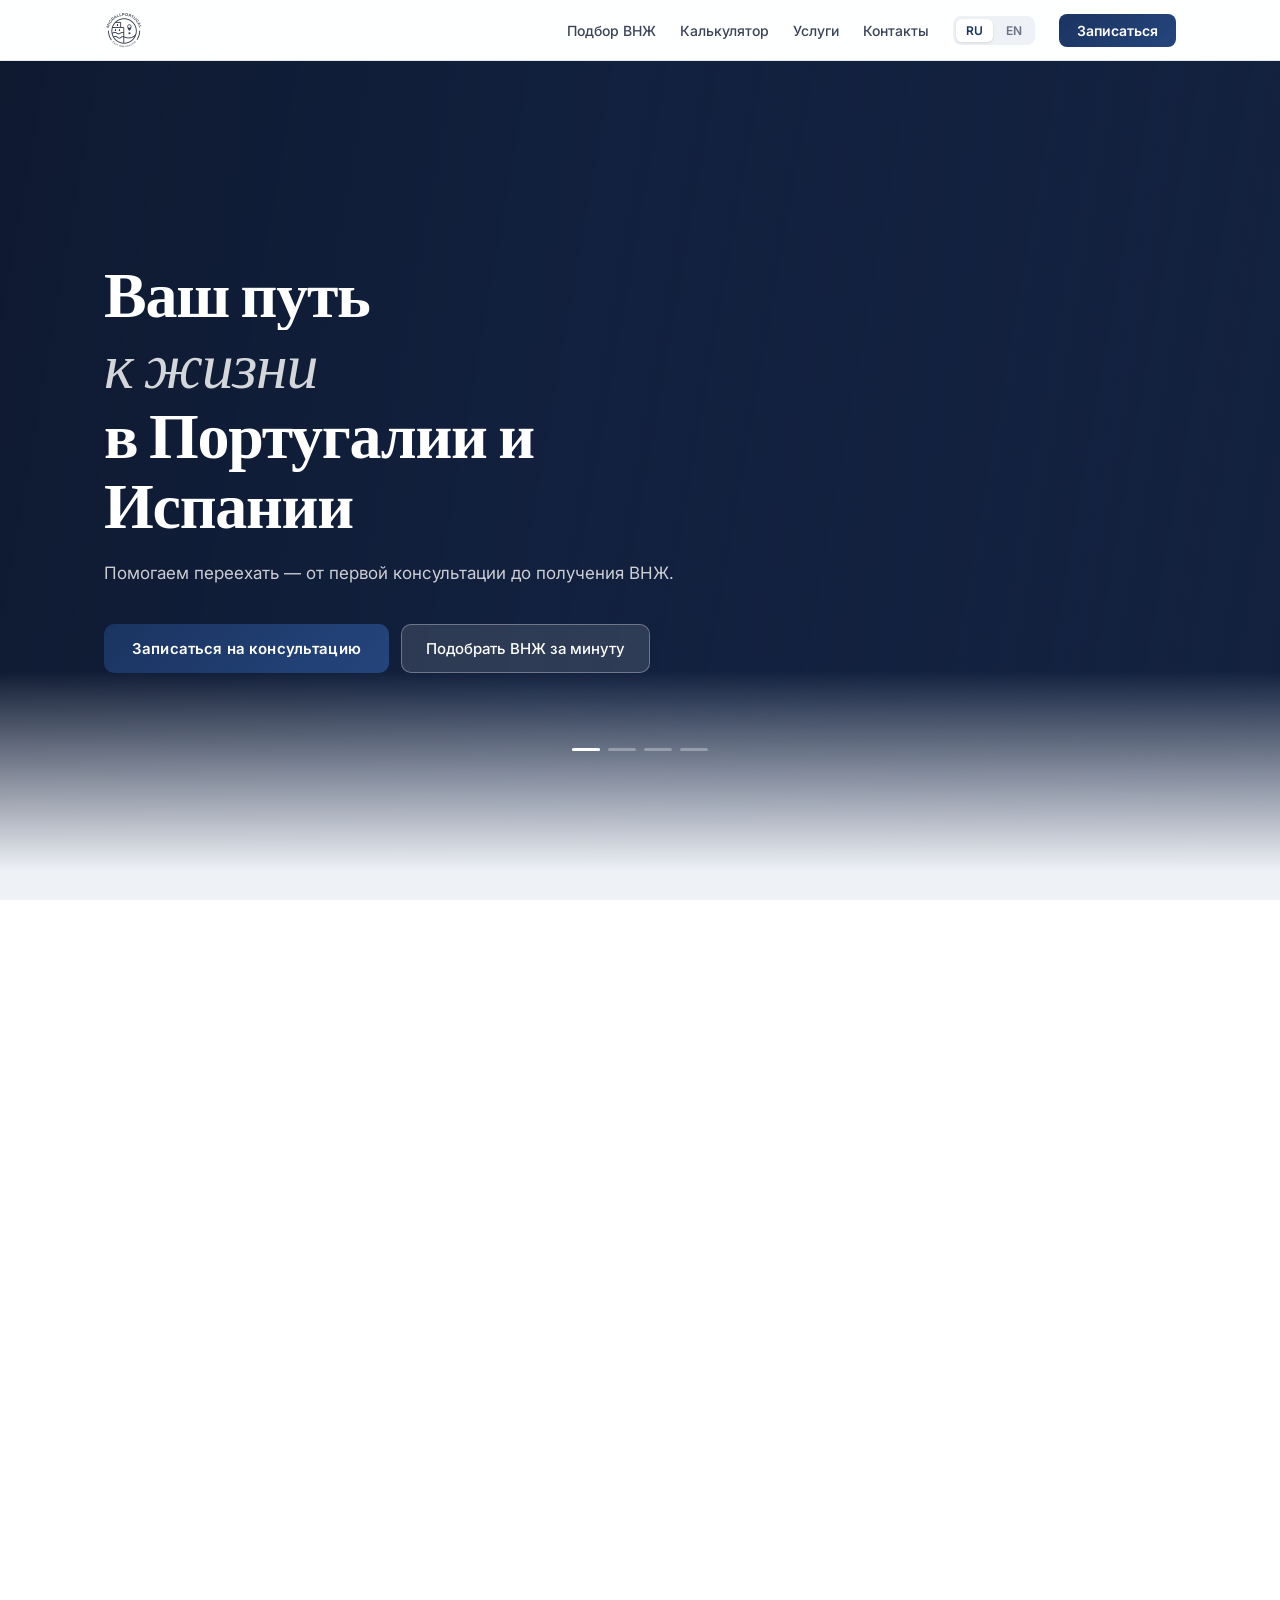
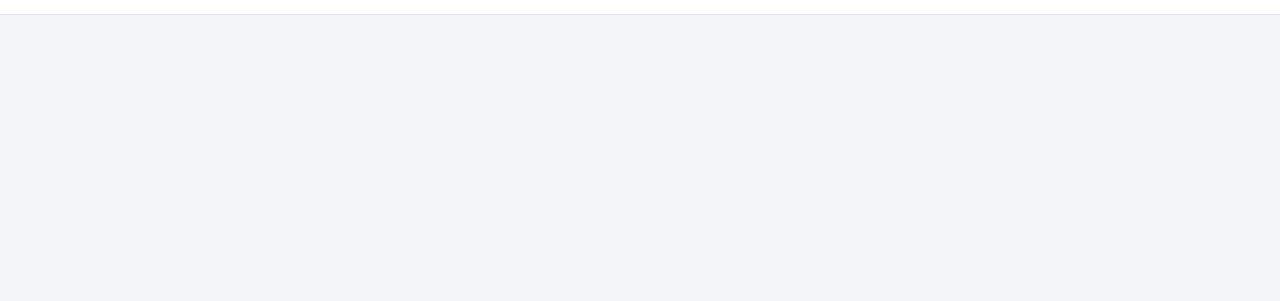
==== commit 732681e0: "Update index.html" ====
--- a/index.html
+++ b/index.html
@@ -5,7 +5,7 @@
 <meta name="viewport" content="width=device-width, initial-scale=1.0">
 <title>MigrAll — Иммиграция в Португалию</title>
 <meta name="description" content="MigrAll — иммиграционное агентство. Переезд в Португалию: подбор ВНЖ, документы, сопровождение до карты резидента.">
-<link rel="icon" href="logo.webp">
+<link rel="icon" href="logo.png">
 <link rel="preconnect" href="https://fonts.googleapis.com">
 <link rel="preconnect" href="https://fonts.gstatic.com" crossorigin>
 <link href="https://fonts.googleapis.com/css2?family=Fraunces:ital,opsz,wght@0,9..144,300;0,9..144,600;1,9..144,300&family=Inter:wght@400;500;600&display=swap" rel="stylesheet">
@@ -353,7 +353,7 @@
 
 <nav>
   <div class="wrap nav-inner">
-    <a class="logo" href="#"><img src="logo.webp" alt="MigrAll"></a>
+    <a class="logo" href="#"><img src="logo.svg" alt="MigrAll" onerror="var n={'logo.svg':'logo.png','logo.png':'logo.webp'}[this.getAttribute('src')];if(n){this.src=n}else{this.onerror=null}"></a>
     <div class="nav-links">
       <a href="#quiz" data-i18n="nav_quiz">Подбор ВНЖ</a>
       <a href="#calc" data-i18n="nav_calc">Калькулятор</a>
@@ -528,7 +528,7 @@
 <footer>
   <div class="wrap">
     <div class="footer-inner">
-      <div><div class="footer-logo"><img src="logo.webp" alt="MigrAll"></div><div style="font-size:.875rem;max-width:240px" data-i18n="footer_desc">Иммиграционное агентство. Переезд в Португалию.</div></div>
+      <div><div class="footer-logo"><img src="logo.svg" alt="MigrAll" onerror="var n={'logo.svg':'logo.png','logo.png':'logo.webp'}[this.getAttribute('src')];if(n){this.src=n}else{this.onerror=null}"></div><div style="font-size:.875rem;max-width:240px" data-i18n="footer_desc">Иммиграционное агентство. Переезд в Португалию.</div></div>
       <div class="footer-col"><h4 data-i18n="footer_svc">Услуги</h4><a href="#services" data-i18n="fs1">Сопровождение ВНЖ</a><a href="#services" data-i18n="fs2">Переводы</a><a href="#services" data-i18n="fs3">Консультации</a><a href="#services" data-i18n="fs4">Недвижимость</a></div>
       <div class="footer-col"><h4 data-i18n="footer_ct">Контакты</h4><a href="https://t.me/MigrAll" target="_blank" rel="noopener">Telegram-канал</a><a href="https://t.me/MigrALLPT" target="_blank" rel="noopener" data-i18n="footer_req">Написать запрос</a><a href="https://www.instagram.com/migrallportugal" target="_blank" rel="noopener">Instagram</a></div>
     </div>
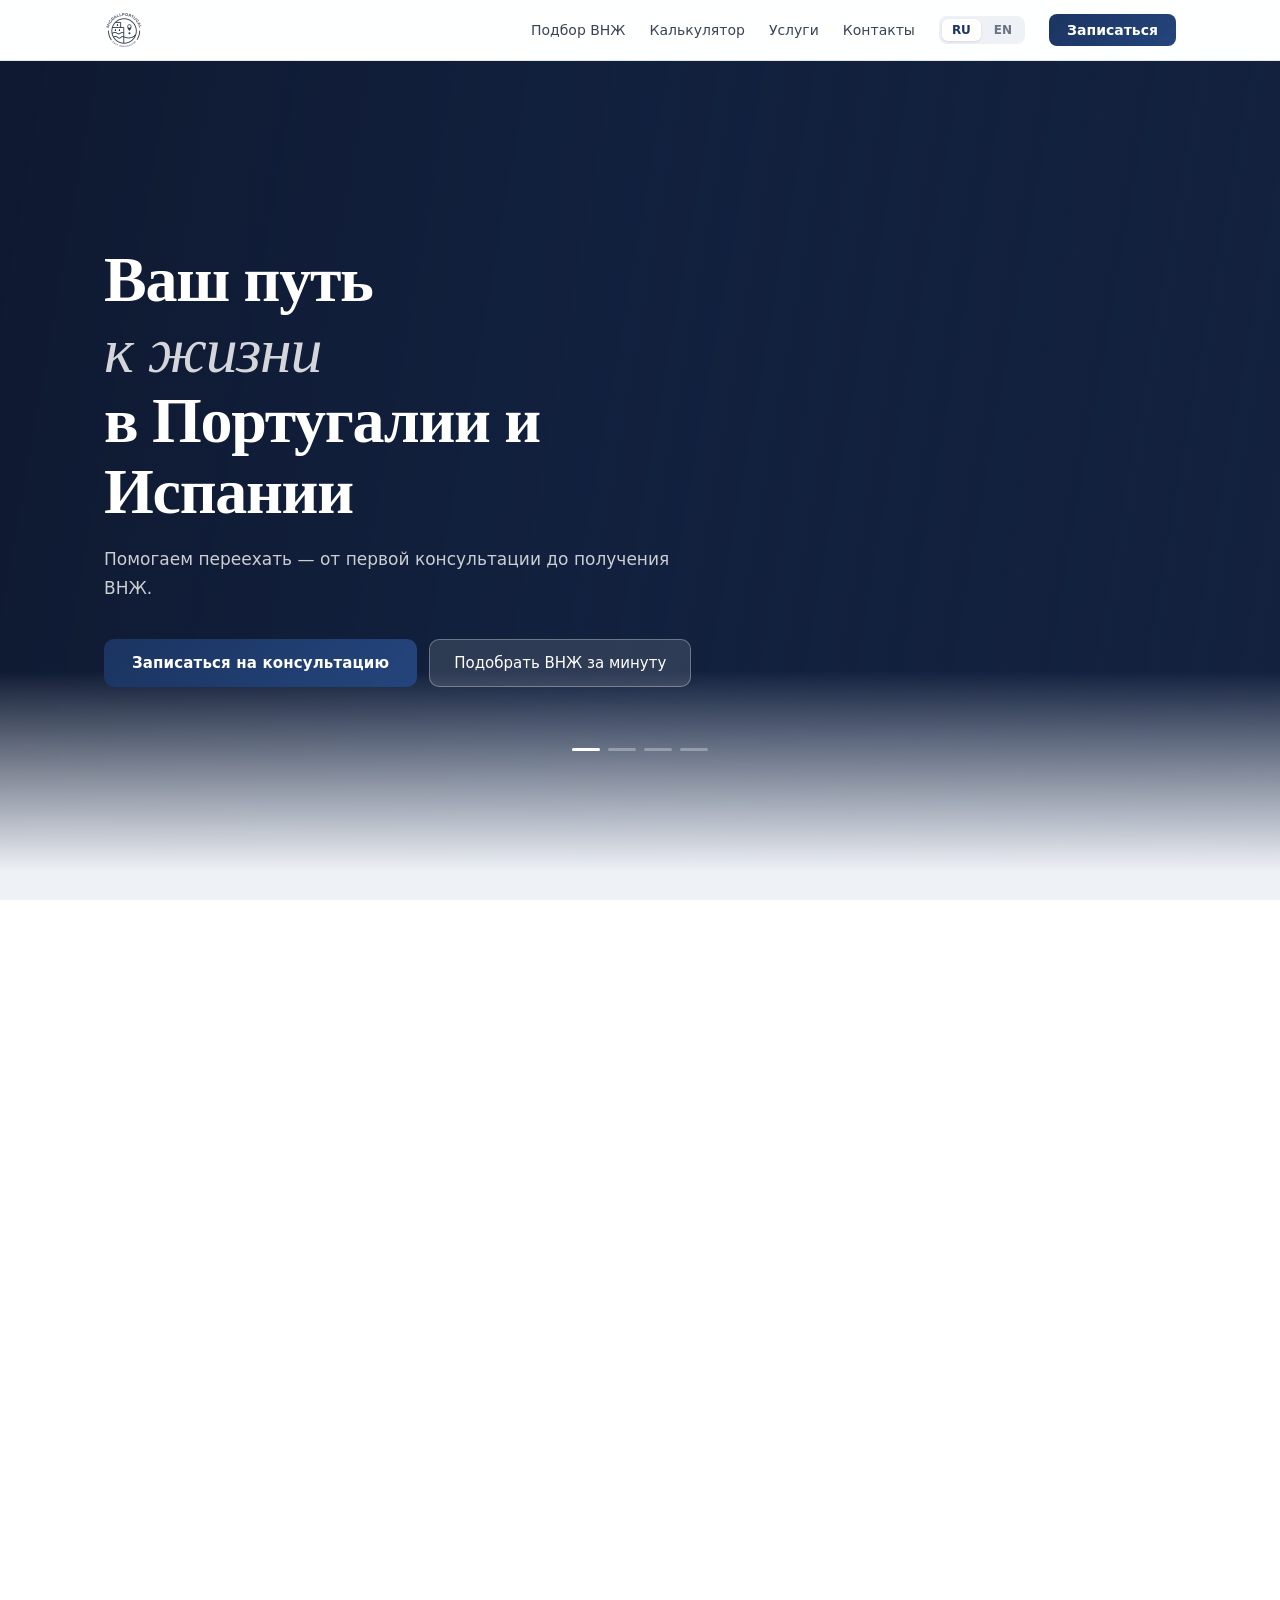
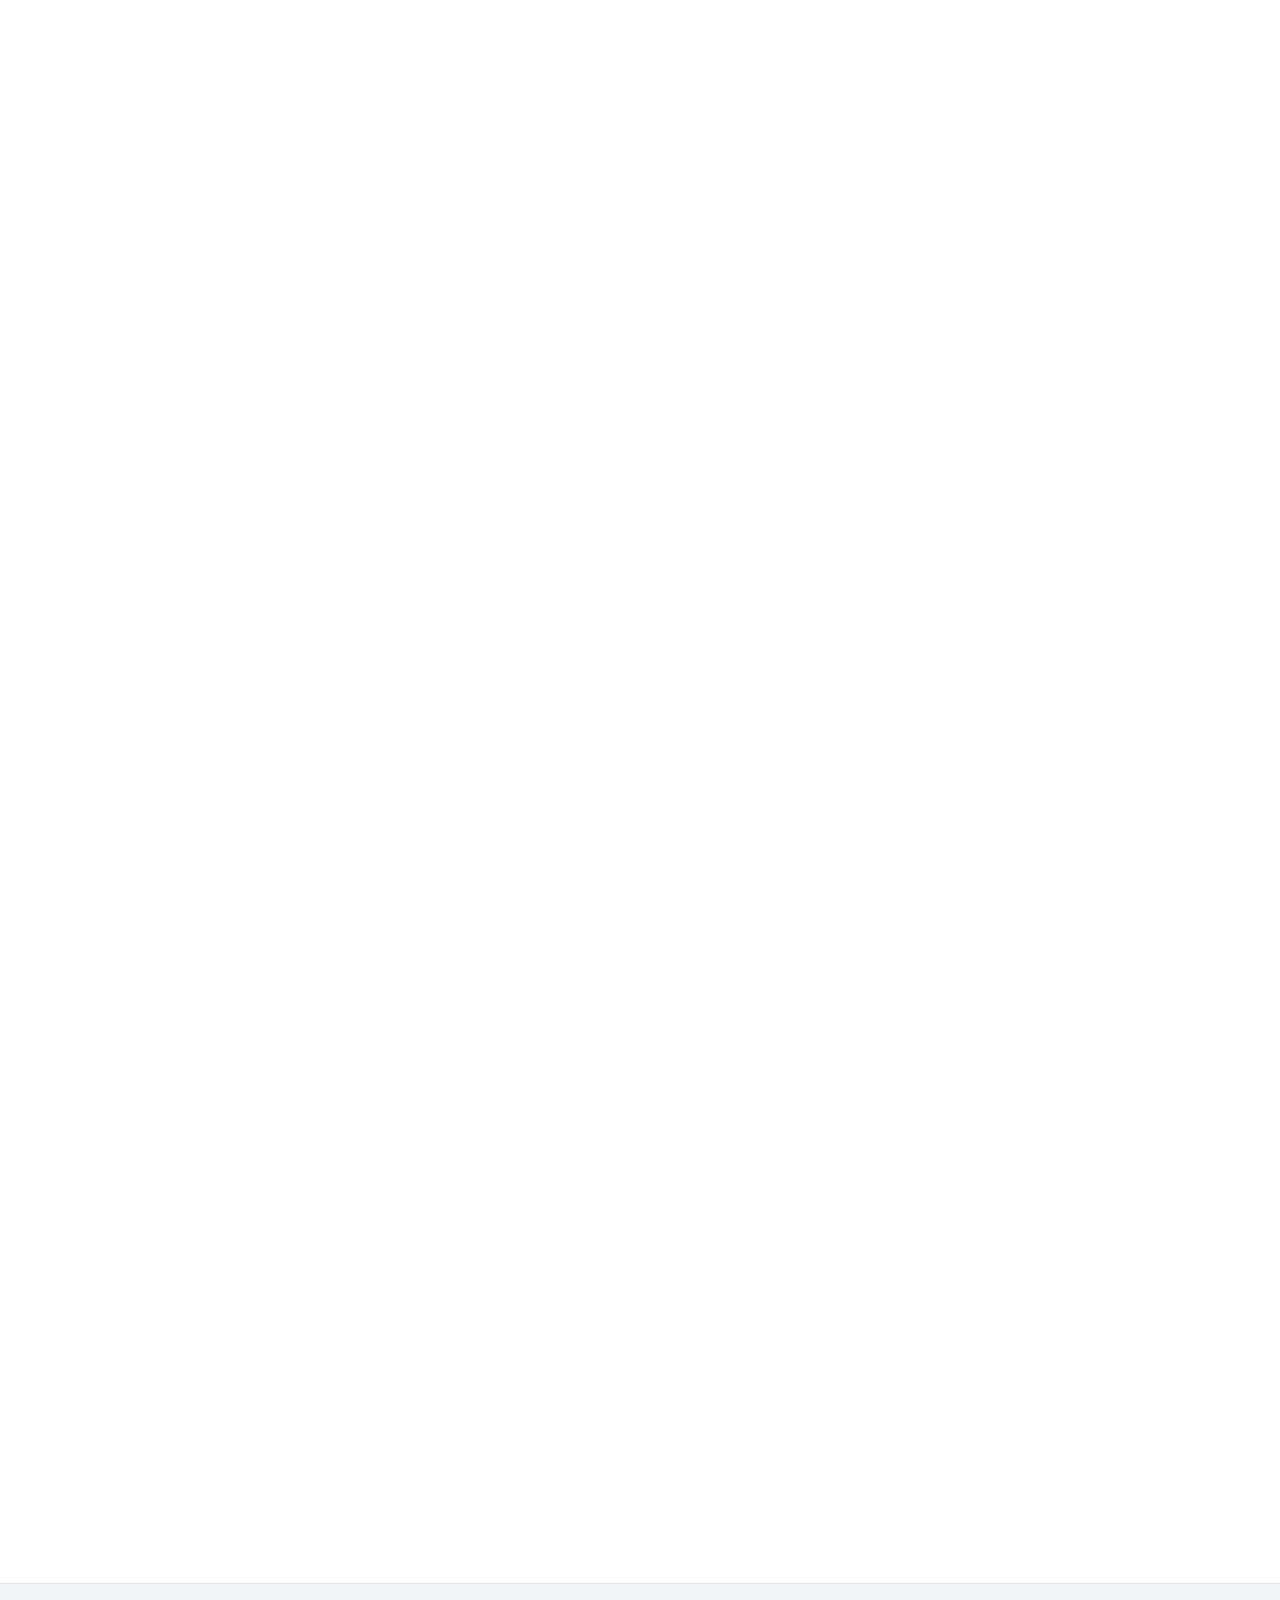
==== commit aee542e8: "Site security: CSP and referrer policy, escape slot dates from API Co-Authored-By: Claude Opus 5.5 <" ====
--- a/index.html
+++ b/index.html
@@ -3,6 +3,10 @@
 <head>
 <meta charset="UTF-8">
 <meta name="viewport" content="width=device-width, initial-scale=1.0">
+<!-- Политика безопасности: откуда странице разрешено грузить скрипты и куда отправлять данные.
+     Подключаете новый сервис (аналитика, виджет, другой сервер) — добавьте его домен сюда. -->
+<meta http-equiv="Content-Security-Policy" content="default-src 'self'; script-src 'self' 'unsafe-inline' https://challenges.cloudflare.com; style-src 'self' 'unsafe-inline' https://fonts.googleapis.com; font-src https://fonts.gstatic.com; img-src 'self' data: https://images.unsplash.com; media-src 'self' https://images.unsplash.com; connect-src 'self' https://telegram-consultation-bot.onrender.com https://challenges.cloudflare.com; frame-src https://challenges.cloudflare.com; object-src 'none'; base-uri 'self'; form-action 'self'; upgrade-insecure-requests">
+<meta name="referrer" content="strict-origin-when-cross-origin">
 <title>MigrAll — Иммиграция в Португалию</title>
 <meta name="description" content="MigrAll — иммиграционное агентство. Переезд в Португалию: подбор ВНЖ, документы, сопровождение до карты резидента.">
 <link rel="icon" href="logo.png">
@@ -537,17 +541,18 @@
 </footer>
 <script>
 // ════════════════ Настройки ════════════════
-// Куда ведут все кнопки «Записаться». Когда подключим запись с оплатой — заменим на '/booking.html'
+// Telegram-бот записи — запасной путь, если сервер записи недоступен
 const BOOKING_URL = 'https://t.me/my_appt_bot';
 
 // Куда отправляются заявки на услуги: адрес вашего сервера на Render + /api/lead
 // Пример: 'https://migrall-bot.onrender.com/api/lead'. Пока пусто — форма предложит написать в Telegram.
-const LEAD_ENDPOINT = '';
+const LEAD_ENDPOINT = 'https://telegram-consultation-bot.onrender.com/api/lead';
 const LEAD_FALLBACK = 'https://t.me/MigrALLPT';
 
-// Запись на консультацию с оплатой: адрес того же сервера на Render, БЕЗ /api на конце.
-// Пример: 'https://telegram-consultation-bot.onrender.com'. Пока пусто — кнопки «Записаться» ведут в Telegram-бота.
-const BOOKING_API = '';
+// Запись на консультацию: адрес сервера бота записи на Render, БЕЗ /api на конце.
+// Сайт берёт свободное время (/api/slots) и отправляет заявку (/api/request): время резервируется,
+// администратор подтверждает или отклоняет её в боте. Пока пусто — кнопки «Записаться» ведут в Telegram-бота.
+const BOOKING_API = 'https://telegram-consultation-bot.onrender.com';
 // Site key Cloudflare Turnstile, если капча включена на сервере (TURNSTILE_SECRET). Иначе оставьте пустым.
 const TURNSTILE_SITEKEY = '';
 
@@ -1186,7 +1191,7 @@
   }
 });
 
-// ════════════════ Запись на консультацию с оплатой ════════════════
+// ════════════════ Запись на консультацию: заявка → бот → подтверждение администратора ════════════════
 const bk = { type:'intro', slots:[], day:null, slot:null, price:60, hold:30, busy:false, view:'form', ref:null,
              form:{ name:'', email:'', tg:'', comment:'', consent:false }, captcha:'', captchaId:null, poll:null };
 const BK_PRICE = { intro:60, consultation:120 };
@@ -1221,9 +1226,10 @@
   consent_required: L('Отметьте согласие на обработку данных.','Tick the data processing consent.'),
   slot_taken: L('Это время только что заняли. Выберите другое.','Someone just took this time. Choose another one.'),
   rate_limited: L('Слишком много попыток. Попробуйте позже или запишитесь через Telegram-бота.','Too many attempts. Try later or book through the Telegram bot.'),
-  captcha_failed: L('Подтвердите, что вы не робот, и нажмите оплату ещё раз.','Please complete the robot check and try again.'),
-  busy: L('Сейчас слишком много незавершённых оплат. Попробуйте через несколько минут.','Too many unfinished payments right now. Try again in a few minutes.'),
-  generic: L('Не удалось перейти к оплате. Попробуйте ещё раз или запишитесь через Telegram-бота.','Could not open payment. Try again or book through the Telegram bot.')
+  captcha_failed: L('Подтвердите, что вы не робот, и отправьте заявку ещё раз.','Please complete the robot check and send the request again.'),
+  busy: L('Сейчас слишком много заявок. Попробуйте через несколько минут.','Too many requests right now. Try again in a few minutes.'),
+  already_requested: L('С этого email уже есть заявка, ожидающая подтверждения. Дождитесь ответа или напишите нам в Telegram.','There is already a pending request from this email. Please wait for our reply or message us on Telegram.'),
+  generic: L('Не удалось отправить заявку. Попробуйте ещё раз или запишитесь через Telegram-бота.','Could not send the request. Try again or book through the Telegram bot.')
 });
 
 function openBooking(type){
@@ -1255,7 +1261,7 @@
   const f = bk.form;
   body.innerHTML = `
     <div class="lead-title" id="bk-title">${L('Запись на консультацию','Book a consultation')}</div>
-    <p class="lead-sub">${L('Онлайн в Google Meet, 1 час. Ссылка на встречу придёт на почту сразу после оплаты.','Online via Google Meet, 1 hour. The meeting link is emailed right after payment.')}</p>
+    <p class="lead-sub">${L('Онлайн в Google Meet, 1 час. Выбранное время сразу закрепляется за вами, администратор подтверждает запись, и ссылка на встречу приходит на почту.','Online via Google Meet, 1 hour. The time you pick is reserved for you right away; an administrator confirms the booking and the meeting link is emailed to you.')}</p>
     <div class="bk-types">
       ${['intro','consultation'].map(t => `<button type="button" class="bk-type ${bk.type===t?'on':''}" data-t="${t}" aria-pressed="${bk.type===t}">
         <b>${bkTypeName(t)}</b><span class="pr">${BK_PRICE[t]} €</span>
@@ -1276,8 +1282,7 @@
     <div class="bk-summary" id="bk-summary"></div>
     <button class="btn-primary" type="button" id="bk-pay"></button>
     <p class="bk-err" id="bk-err" role="alert" hidden></p>
-    <p class="lead-note">${L(`Оплата картой, Apple Pay или Google Pay через Revolut. Время держим за вами ${bk.hold} минут.`, `Pay by card, Apple Pay or Google Pay via Revolut. We hold the time for ${bk.hold} minutes.`)}</p>
-    <p class="bk-alt">${L('Оплачиваете российской картой или криптовалютой?','Paying with a Russian card or crypto?')} <a href="${BOOKING_URL}" target="_blank" rel="noopener">${L('Запишитесь через Telegram-бота','Book through the Telegram bot')}</a></p>`;
+    <p class="lead-note">${L('Обычно подтверждаем в течение рабочего дня. Если время не подойдёт, предложим другое.','We usually confirm within a business day. If the time does not work, we will suggest another one.')}</p>`;
   body.querySelectorAll('.bk-type').forEach(b => b.onclick = () => {
     if (bk.type === b.dataset.t) return;
     bkSaveForm(); bk.type = b.dataset.t; bk.day = null; bk.slot = null; bk.price = BK_PRICE[bk.type];
@@ -1311,10 +1316,10 @@
   if (bk.loading){ box.innerHTML = head + `<div class="bk-msg"><span class="bk-spin"></span><span id="bk-loading">${L('Загружаем свободное время…','Loading available times…')}</span></div>`; return; }
   if (bk.loadError){ box.innerHTML = head + `<p class="bk-err">${L('Не удалось загрузить расписание.','Could not load the schedule.')} <a href="#" id="bk-retry" style="color:inherit;font-weight:600">${L('Повторить','Retry')}</a></p>`; document.getElementById('bk-retry').onclick = e => { e.preventDefault(); bkLoadSlots(); }; return; }
   if (!bk.slots.length){ box.innerHTML = head + `<p class="bk-msg">${L('Свободного времени на ближайшие дни нет. Напишите нам в Telegram — подберём время.','No free times in the coming days. Message us on Telegram and we will find a time.')} <a href="${LEAD_FALLBACK}" target="_blank" rel="noopener" style="color:var(--acc);font-weight:600">Telegram</a></p>`; return; }
-  const days = [...new Set(bk.slots.map(s => s.date))];
+  const days = [...new Set(bk.slots.map(s => s.date).filter(d => /^\d{4}-\d{2}-\d{2}$/.test(d)))];
   if (!bk.day) bk.day = days[0];
   box.innerHTML = head + `<div class="bk-days">${days.map(d => { const [y,m,dd] = d.split('-').map(Number);
-      return `<button type="button" class="bk-day ${d===bk.day?'on':''}" data-d="${d}" aria-pressed="${d===bk.day}"><span class="w">${bkDateFmt({weekday:'short'},y,m,dd)}</span><span class="n">${dd}</span><span class="m">${bkDateFmt({month:'short'},y,m,dd).replace('.','')}</span></button>`; }).join('')}</div>
+      return `<button type="button" class="bk-day ${d===bk.day?'on':''}" data-d="${esc(d)}" aria-pressed="${d===bk.day}"><span class="w">${bkDateFmt({weekday:'short'},y,m,dd)}</span><span class="n">${dd}</span><span class="m">${bkDateFmt({month:'short'},y,m,dd).replace('.','')}</span></button>`; }).join('')}</div>
     <div class="bk-h">${L('Время по Лиссабону','Time in Lisbon')}</div>
     <div class="bk-times">${bk.slots.filter(s => s.date === bk.day).map(s => `<button type="button" class="bk-time ${s.value===bk.slot?'on':''}" data-s="${esc(s.value)}" aria-pressed="${s.value===bk.slot}">${esc(s.time)}</button>`).join('')}</div>
     <div class="bk-hint">${L('Запись открыта начиная с завтрашнего дня.','Booking opens from tomorrow.')}</div>`;
@@ -1325,7 +1330,8 @@
 function bkSummary(){
   const s = document.getElementById('bk-summary'), p = document.getElementById('bk-pay'); if (!s) return;
   s.textContent = bk.slot ? `${bkTypeName(bk.type)}, ${bkLong(bk.slot)} ${L('по Лиссабону','Lisbon time')}${bkLocal(bk.slot)}` : L('Выберите день и время','Choose a day and time');
-  p.textContent = bk.busy ? L('Переходим к оплате…','Opening payment…') : L(`Оплатить ${bk.price} €`, `Pay €${bk.price}`);
+  p.onclick = bkSubmit;
+  p.textContent = bk.busy ? L('Отправляем заявку…','Sending request…') : L('Записаться','Book');
   p.disabled = bk.busy;
 }
 function bkErr(code){ const e = document.getElementById('bk-err'); if (!e) return; if (!code){ e.hidden = true; return; } e.textContent = BK_ERR()[code] || BK_ERR().generic; e.hidden = false; }
@@ -1346,7 +1352,7 @@
   document.head.appendChild(sc);
 }
 
-function bkSubmit(){
+async function bkSubmit(){
   bkErr(); bkSaveForm();
   const f = bk.form;
   if (!bk.slot) return bkErr('slot');
@@ -1354,42 +1360,86 @@
   if (!/^[^@\s]+@[^@\s]+\.[^@\s]+$/.test(f.email.trim())) return bkErr('email_invalid');
   if (!f.consent) return bkErr('consent_required');
   if (TURNSTILE_SITEKEY && !bk.captcha) return bkErr('captcha_failed');
+  const data = { type:bk.type, slot:bk.slot, name:f.name.trim(), email:f.email.trim(),
+    telegram:f.tg.trim(), comment:f.comment.trim(), website:document.getElementById('bk-website').value,
+    consent:true, lang, page:location.href, captcha:bk.captcha, turnstile:bk.captcha, 'cf-turnstile-response':bk.captcha };
+  if (data.website) return; // скрытое поле заполнил бот
   bk.busy = true; bkSummary();
-  fetch(`${BOOKING_API}/api/book`, { method:'POST', headers:{'Content-Type':'application/json'},
-    body: JSON.stringify({ type:bk.type, slot:bk.slot, name:f.name.trim(), email:f.email.trim(),
-      telegram:f.tg.trim(), comment:f.comment.trim(), website:document.getElementById('bk-website').value,
-      consent:true, lang, captcha:bk.captcha, turnstile:bk.captcha, 'cf-turnstile-response':bk.captcha }) })
-    .then(r => r.json().catch(() => ({})).then(b => ({ ok:r.ok, b })))
-    .then(({ok, b}) => {
-      if (ok && b.checkout_url){ location.href = b.checkout_url; return; }
-      bk.busy = false; bkSummary(); bkErr(b.error || 'generic');
+  const post = (url, body) => fetch(url, { method:'POST', headers:{'Content-Type':'application/json'}, body:JSON.stringify(body) })
+    .then(r => r.json().catch(() => ({})).then(b => ({ ok:r.ok, status:r.status, b })));
+  const done = (state, ref) => {
+    bk.busy = false; bk.status = { state, type:bk.type, slot:bk.slot, email:data.email, ref };
+    bk.view = 'status'; bk.ref = ref || null;
+    if (ref) history.replaceState(null, '', location.pathname + '?booking=' + encodeURIComponent(ref) + location.hash);
+    renderBooking();
+    if (ref) bkPoll(ref, 120);
+  };
+  try {
+    // 1) заявка в бот: время резервируется, администратор подтверждает в Telegram
+    const r = await post(`${BOOKING_API}/api/request`, data);
+    if (r.ok && (r.b.ref || r.b.ok)) return done(r.b.state || 'awaiting', r.b.ref);
+    if (r.status !== 404 && r.status !== 405){
+      bk.busy = false; bkSummary(); bkErr(r.b.error || 'generic');
       if (window.turnstile && bk.captchaId !== null) try { window.turnstile.reset(bk.captchaId); bk.captcha=''; } catch(e){}
-      if (b.error === 'slot_taken'){ bk.slot = null; bkLoadSlots(); }
-    })
-    .catch(() => { bk.busy = false; bkSummary(); bkErr('generic'); });
-}
-
-// После оплаты Revolut возвращает клиента на сайт с ?booking=<номер брони>
+      if (r.b.error === 'slot_taken'){ bk.slot = null; bkLoadSlots(); }
+      return;
+    }
+    // 2) сервер бота ещё не обновлён — отправляем как обычную заявку, администратор увидит её в боте
+    const l = await post(LEAD_ENDPOINT, { country:'pt', service:bkTypeName(bk.type)+' — '+bk.slot+' (Лиссабон)', name:data.name,
+      via:'email', contact:data.email, message:[data.telegram && ('Telegram: '+data.telegram), data.comment].filter(Boolean).join('\n'),
+      website:'', lang, page:location.href, booking:{ type:bk.type, slot:bk.slot } });
+    if (l.ok) return done('sent', null);
+    throw new Error('lead ' + l.status);
+  } catch(e){ bk.busy = false; bkSummary(); bkErr('generic'); }
+}
+function bkPoll(ref, tries){
+  clearTimeout(bk.poll);
+  const go = () => {
+    fetch(`${BOOKING_API}/api/booking/${encodeURIComponent(ref)}`).then(r => r.json()).then(d => {
+      if (!d || !d.state) return;
+      const changed = !bk.status || bk.status.state !== d.state;
+      bk.status = Object.assign({}, bk.status || {}, d);
+      if (changed && bk.view === 'status' && !document.getElementById('book-modal').hidden) renderBooking();
+      if (['awaiting','requested','pending'].includes(d.state) && --tries > 0) bk.poll = setTimeout(go, 15000);
+    }).catch(() => { if (--tries > 0) bk.poll = setTimeout(go, 15000); });
+  };
+  bk.poll = setTimeout(go, 15000);
+}
+
+// Экран статуса заявки (и при возврате на сайт по ссылке ?booking=<номер заявки>)
 function bkRenderStatus(){
   const body = document.getElementById('bk-body');
   const d = bk.status;
+  const ok = `<div class="ok-ic"><svg width="26" height="26" viewBox="0 0 24 24" fill="none" stroke="currentColor" stroke-width="2.4" stroke-linecap="round" stroke-linejoin="round"><path d="M20 6L9 17l-5-5"/></svg></div>`;
+  const when = d && d.slot ? `${esc(bkTypeName(d.type))}, ${esc(bkLong(d.slot))} ${L('по Лиссабону','Lisbon time')}${esc(bkLocal(d.slot))}` : '';
   let html;
-  if (!d || d.state === 'pending' && !bk.stuck){
+  if (!d){
     html = `<div class="lead-done"><div style="margin-bottom:14px"><span class="bk-spin" style="width:36px;height:36px;margin:0"></span></div>
-      <div class="lead-title" id="bk-title" style="margin:0 0 8px">${L('Проверяем оплату…','Checking your payment…')}</div>
-      <p class="lead-sub">${L('Обычно это занимает несколько секунд.','This usually takes a few seconds.')}</p></div>`;
+      <div class="lead-title" id="bk-title" style="margin:0 0 8px">${L('Проверяем заявку…','Checking your request…')}</div></div>`;
   } else if (d.state === 'confirmed'){
-    html = `<div class="lead-done"><div class="ok-ic"><svg width="26" height="26" viewBox="0 0 24 24" fill="none" stroke="currentColor" stroke-width="2.4" stroke-linecap="round" stroke-linejoin="round"><path d="M20 6L9 17l-5-5"/></svg></div>
-      <div class="lead-title" id="bk-title" style="margin:0 0 8px">${L('Вы записаны','You are booked')}</div>
-      <p class="lead-sub">${esc(bkTypeName(d.type))}, ${esc(bkLong(d.slot))} ${L('по Лиссабону','Lisbon time')}${esc(bkLocal(d.slot))}.<br>
-      ${L('Приглашение со ссылкой на Google Meet отправлено на','The Google Meet invite was sent to')} ${esc(d.email||'')}. ${L('Если письма нет, проверьте «Спам».','If you cannot find it, check spam.')}</p>
+    html = `<div class="lead-done">${ok}
+      <div class="lead-title" id="bk-title" style="margin:0 0 8px">${L('Запись подтверждена','Booking confirmed')}</div>
+      <p class="lead-sub">${when}.<br>
+      ${L('Приглашение со ссылкой на Google Meet отправлено на','The Google Meet invite was sent to')} ${esc(d.email||L('вашу почту','your email'))}. ${L('Если письма нет, проверьте «Спам».','If you cannot find it, check spam.')}</p>
       <button class="btn-primary" type="button" onclick="closeBooking()">${L('Готово','Done')}</button></div>`;
-  } else if (d.state === 'pending'){
-    html = `<div class="lead-done"><div class="lead-title" id="bk-title" style="margin:0 0 8px">${L('Оплата пока не подтвердилась','Payment not confirmed yet')}</div>
-      <p class="lead-sub">${L('Если вы оплатили, обновите страницу через пару минут или напишите нам в','If you paid, refresh the page in a couple of minutes or message us on')} <a href="${LEAD_FALLBACK}" target="_blank" rel="noopener" style="color:var(--acc);font-weight:600">Telegram</a>.</p></div>`;
+  } else if (d.state === 'sent'){
+    html = `<div class="lead-done">${ok}
+      <div class="lead-title" id="bk-title" style="margin:0 0 8px">${L('Заявка отправлена','Request sent')}</div>
+      <p class="lead-sub">${when}.<br>${L('Администратор проверит время и подтвердит запись — ссылку на встречу пришлём на','An administrator will check the time and confirm — we will send the meeting link to')} ${esc(d.email||'')}.</p>
+      <button class="btn-primary" type="button" onclick="closeBooking()">${L('Готово','Done')}</button></div>`;
+  } else if (['awaiting','requested','pending'].includes(d.state)){
+    html = `<div class="lead-done">${ok}
+      <div class="lead-title" id="bk-title" style="margin:0 0 8px">${L('Время зарезервировано','Time reserved')}</div>
+      <p class="lead-sub">${when}.<br>${L('Заявка у администратора. После подтверждения пришлём приглашение со ссылкой на Google Meet на','Your request is with an administrator. Once confirmed, we will send a Google Meet invite to')} ${esc(d.email||L('вашу почту','your email'))}.</p>
+      <p class="lead-note">${L('Статус можно проверить по этой ссылке — сохраните её.','You can check the status at this link — keep it.')}</p>
+      <button class="btn-primary" type="button" onclick="closeBooking()">${L('Готово','Done')}</button></div>`;
+  } else if (d.state === 'unknown'){
+    html = `<div class="lead-done"><div class="lead-title" id="bk-title" style="margin:0 0 8px">${L('Не удалось проверить заявку','Could not check the request')}</div>
+      <p class="lead-sub">${L('Попробуйте обновить страницу позже или напишите нам в','Try refreshing later or message us on')} <a href="${LEAD_FALLBACK}" target="_blank" rel="noopener" style="color:var(--acc);font-weight:600">Telegram</a>.</p>
+      <button class="btn-primary" type="button" onclick="closeBooking()">${L('Закрыть','Close')}</button></div>`;
   } else {
-    html = `<div class="lead-done"><div class="lead-title" id="bk-title" style="margin:0 0 8px">${L('Бронь снята','Booking released')}</div>
-      <p class="lead-sub">${L(`Оплата не поступила за ${d.hold_minutes||bk.hold} минут, и время освободилось. Если деньги списались, напишите нам в Telegram — разберёмся.`,`Payment did not arrive within ${d.hold_minutes||bk.hold} minutes, so the time was released. If you were charged, message us on Telegram.`)}</p>
+    html = `<div class="lead-done"><div class="lead-title" id="bk-title" style="margin:0 0 8px">${L('Это время не получилось подтвердить','We could not confirm this time')}</div>
+      <p class="lead-sub">${when ? when + '.<br>' : ''}${L('Выберите, пожалуйста, другое время или напишите нам в','Please choose another time or message us on')} <a href="${LEAD_FALLBACK}" target="_blank" rel="noopener" style="color:var(--acc);font-weight:600">Telegram</a>.</p>
       <button class="btn-primary" type="button" onclick="bkAgain()">${L('Выбрать другое время','Choose another time')}</button></div>`;
   }
   body.innerHTML = html;
@@ -1398,23 +1448,16 @@
 function bkCheckReturn(){
   const ref = new URLSearchParams(location.search).get('booking');
   if (!ref || !BOOKING_API || !/^[a-z]-[0-9a-f]{6,32}$/i.test(ref)) return;
-  bk.view = 'status'; bk.ref = ref; bk.status = null; bk.stuck = false;
+  bk.view = 'status'; bk.ref = ref; bk.status = null;
   document.getElementById('book-modal').hidden = false; document.body.style.overflow = 'hidden';
   renderBooking();
-  let tries = 0;
-  const poll = () => {
-    tries++;
-    fetch(`${BOOKING_API}/api/booking/${encodeURIComponent(ref)}`).then(r => r.json()).then(d => {
-      bk.status = d;
-      if (d.state === 'pending' && tries < 40){ bk.poll = setTimeout(poll, 3000); }
-      else if (d.state === 'pending'){ bk.stuck = true; }
-      renderBooking();
-    }).catch(() => { if (tries < 40) bk.poll = setTimeout(poll, 3000); });
-  };
-  poll();
-}
-
-// Все кнопки «Записаться» открывают запись (или Telegram-бота, пока сервер не подключён)
+  fetch(`${BOOKING_API}/api/booking/${encodeURIComponent(ref)}`).then(r => r.json()).then(d => {
+    bk.status = d && d.state ? d : { state:'unknown' }; renderBooking();
+    if (['awaiting','requested','pending'].includes(bk.status.state)) bkPoll(ref, 120);
+  }).catch(() => { bk.status = { state:'unknown' }; renderBooking(); });
+}
+
+// Все кнопки «Записаться» открывают форму записи (или Telegram-бота, если BOOKING_API пуст)
 document.addEventListener('click', e => {
   const a = e.target.closest('.js-book'); if (!a || !BOOKING_API) return;
   e.preventDefault(); toggleMenu(false); openBooking(a.dataset.type);
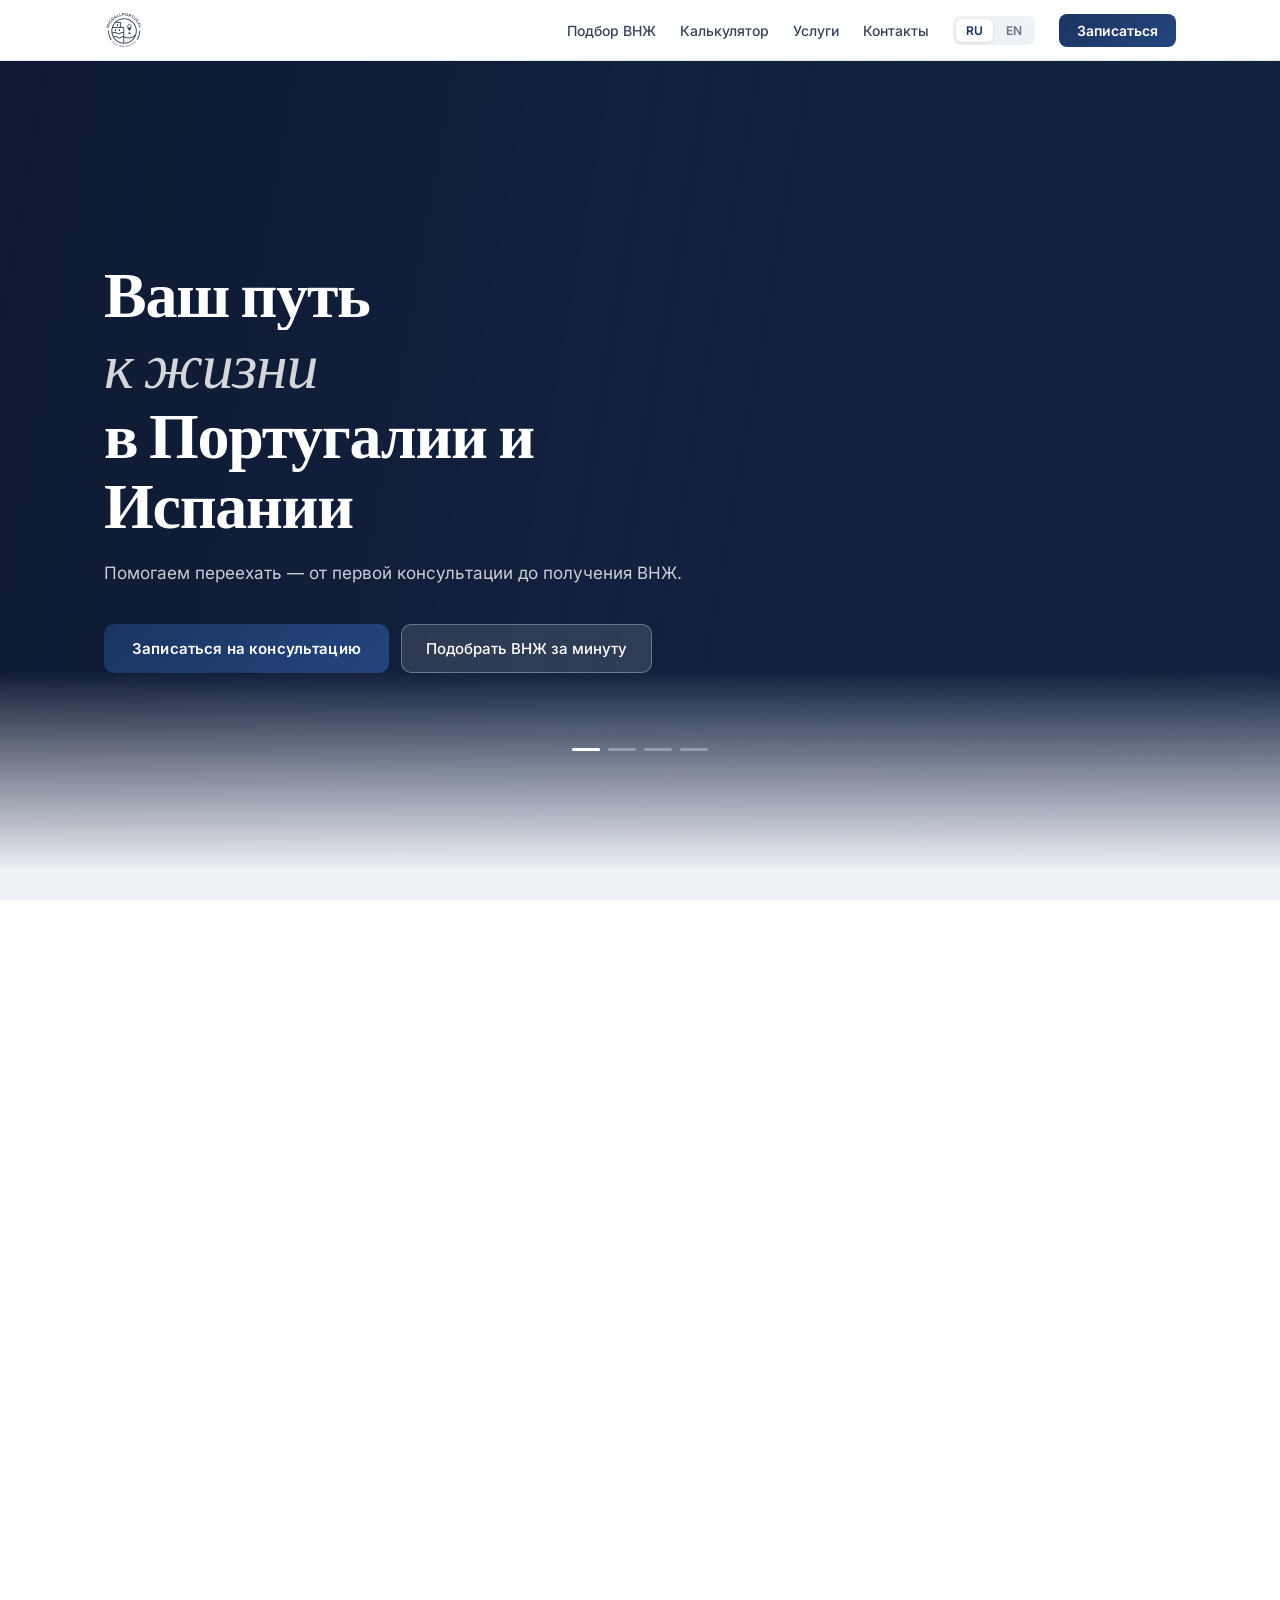
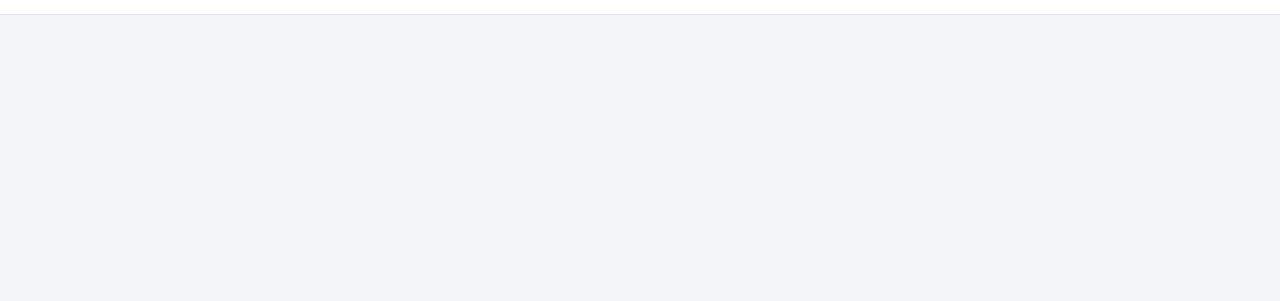
==== commit c7aa5a9b: "Add privacy & cookie policy page, self-host fonts, link policy from forms and footer Co-Authored-By:" ====
--- a/index.html
+++ b/index.html
@@ -5,14 +5,12 @@
 <meta name="viewport" content="width=device-width, initial-scale=1.0">
 <!-- Политика безопасности: откуда странице разрешено грузить скрипты и куда отправлять данные.
      Подключаете новый сервис (аналитика, виджет, другой сервер) — добавьте его домен сюда. -->
-<meta http-equiv="Content-Security-Policy" content="default-src 'self'; script-src 'self' 'unsafe-inline' https://challenges.cloudflare.com; style-src 'self' 'unsafe-inline' https://fonts.googleapis.com; font-src https://fonts.gstatic.com; img-src 'self' data: https://images.unsplash.com; media-src 'self' https://images.unsplash.com; connect-src 'self' https://telegram-consultation-bot.onrender.com https://challenges.cloudflare.com; frame-src https://challenges.cloudflare.com; object-src 'none'; base-uri 'self'; form-action 'self'; upgrade-insecure-requests">
+<meta http-equiv="Content-Security-Policy" content="default-src 'self'; script-src 'self' 'unsafe-inline' https://challenges.cloudflare.com; style-src 'self' 'unsafe-inline'; font-src 'self'; img-src 'self' data: https://images.unsplash.com; media-src 'self' https://images.unsplash.com; connect-src 'self' https://telegram-consultation-bot.onrender.com https://challenges.cloudflare.com; frame-src https://challenges.cloudflare.com; object-src 'none'; base-uri 'self'; form-action 'self'; upgrade-insecure-requests">
 <meta name="referrer" content="strict-origin-when-cross-origin">
 <title>MigrAll — Иммиграция в Португалию</title>
 <meta name="description" content="MigrAll — иммиграционное агентство. Переезд в Португалию: подбор ВНЖ, документы, сопровождение до карты резидента.">
 <link rel="icon" href="logo.png">
-<link rel="preconnect" href="https://fonts.googleapis.com">
-<link rel="preconnect" href="https://fonts.gstatic.com" crossorigin>
-<link href="https://fonts.googleapis.com/css2?family=Fraunces:ital,opsz,wght@0,9..144,300;0,9..144,600;1,9..144,300&family=Inter:wght@400;500;600&display=swap" rel="stylesheet">
+<link rel="stylesheet" href="fonts/fonts.css">
 <style>
 :root{
   --ink:#141B2D;--ink2:#3A4357;--ink3:#6B7385;
@@ -296,6 +294,8 @@
 .footer-col h4{font-size:.8125rem;font-weight:600;color:var(--ink);margin-bottom:14px}
 .footer-col a{display:block;font-size:.875rem;margin-bottom:8px;transition:color .15s}
 .footer-col a:hover{color:var(--acc)}
+.footer-bottom a{color:var(--ink3);text-decoration:underline}.footer-bottom a:hover{color:var(--acc)}
+.lf-consent a{color:var(--acc);text-decoration:underline}
 .footer-bottom{border-top:1px solid var(--border);color:var(--ink3);padding-top:20px;display:flex;justify-content:space-between;gap:16px;flex-wrap:wrap;font-size:.8rem}
 
 @media(max-width:860px){
@@ -536,7 +536,7 @@
       <div class="footer-col"><h4 data-i18n="footer_svc">Услуги</h4><a href="#services" data-i18n="fs1">Сопровождение ВНЖ</a><a href="#services" data-i18n="fs2">Переводы</a><a href="#services" data-i18n="fs3">Консультации</a><a href="#services" data-i18n="fs4">Недвижимость</a></div>
       <div class="footer-col"><h4 data-i18n="footer_ct">Контакты</h4><a href="https://t.me/MigrAll" target="_blank" rel="noopener">Telegram-канал</a><a href="https://t.me/MigrALLPT" target="_blank" rel="noopener" data-i18n="footer_req">Написать запрос</a><a href="https://www.instagram.com/migrallportugal" target="_blank" rel="noopener">Instagram</a></div>
     </div>
-    <div class="footer-bottom"><span>© <span id="year">2026</span> MigrAll</span><span data-i18n="footer_copy">Консалтинговые услуги в иммиграционных процессах</span></div>
+    <div class="footer-bottom"><span>© <span id="year">2026</span> MigrAll</span><span data-i18n="footer_copy">Консалтинговые услуги в иммиграционных процессах</span><a class="js-privacy" href="privacy.html?lang=ru" data-i18n="footer_privacy">Политика конфиденциальности и cookies</a></div>
   </div>
 </footer>
 <script>
@@ -632,7 +632,7 @@
     form_tag:'Запись',form_title:'Начнём работу',form_sub:'Выберите формат консультации и удобное время — это займёт пару минут.',
     contact_alt_q:'Есть вопрос по конкретной услуге?',contact_alt_link:'Напишите нам',
     footer_desc:'Иммиграционное агентство. Переезд в Португалию.',footer_svc:'Услуги',footer_ct:'Контакты',footer_req:'Написать запрос',
-    footer_copy:'Консалтинговые услуги в иммиграционных процессах',fs1:'Сопровождение ВНЖ',fs2:'Переводы',fs3:'Консультации',fs4:'Недвижимость'
+    footer_copy:'Консалтинговые услуги в иммиграционных процессах',footer_privacy:'Политика конфиденциальности и cookies',fs1:'Сопровождение ВНЖ',fs2:'Переводы',fs3:'Консультации',fs4:'Недвижимость'
   },
   en:{
     nav_quiz:'Find your visa',nav_calc:'Calculator',nav_services:'Services',nav_contact:'Contact',nav_cta:'Book now',
@@ -652,7 +652,7 @@
     form_tag:'Book',form_title:"Let's get started",form_sub:'Choose the consultation format and a convenient time — it takes a couple of minutes.',
     contact_alt_q:'Have a question about a specific service?',contact_alt_link:'Message us',
     footer_desc:'Immigration agency. Relocation to Portugal.',footer_svc:'Services',footer_ct:'Contact',footer_req:'Send a request',
-    footer_copy:'Consulting services in immigration processes',fs1:'Residence permit',fs2:'Translations',fs3:'Consultations',fs4:'Real estate'
+    footer_copy:'Consulting services in immigration processes',footer_privacy:'Privacy & cookie policy',fs1:'Residence permit',fs2:'Translations',fs3:'Consultations',fs4:'Real estate'
   }
 };
 
@@ -989,6 +989,7 @@
   document.documentElement.lang = l;
   document.querySelectorAll('.lang-btn').forEach(b => b.classList.toggle('active', b.textContent === l.toUpperCase()));
   document.querySelectorAll('[data-i18n]').forEach(el => { const k = el.dataset.i18n; if (T[l][k]) el.textContent = T[l][k]; });
+  document.querySelectorAll('.js-privacy').forEach(a => a.href = 'privacy.html?lang=' + l);
   renderAll();
 }
 
@@ -1093,7 +1094,7 @@
       <div class="lf"><label for="lf-msg">${L('Комментарий (необязательно)','Comment (optional)')}</label>
         <textarea id="lf-msg" name="message" maxlength="1500" placeholder="${L('Кратко опишите ситуацию или вопрос','Briefly describe your situation or question')}">${esc(prev.message||'')}</textarea></div>
       <div class="lf-hp" aria-hidden="true"><label>Website<input name="website" tabindex="-1" autocomplete="off"></label></div>
-      <label class="lf-consent" id="lf-consent-w"><input type="checkbox" id="lf-consent" required><span>${L('Согласен на обработку персональных данных для ответа на заявку','I agree to the processing of my personal data to handle this request')}</span></label>
+      <label class="lf-consent" id="lf-consent-w"><input type="checkbox" id="lf-consent" required><span>${L('Я ознакомлен(а) с <a href="privacy.html?lang=ru" target="_blank" rel="noopener">политикой конфиденциальности</a> и согласен(на) на обработку данных для ответа на заявку','I have read the <a href="privacy.html?lang=en" target="_blank" rel="noopener">privacy policy</a> and agree to my data being processed to handle this request')}</span></label>
       <div id="lf-fail"></div>
       <button class="btn-primary" type="submit" id="lf-submit">${L('Отправить заявку','Send request')}</button>
     </form>`;
@@ -1277,7 +1278,7 @@
     <div class="lf"><label for="bk-tg">${L('Telegram (необязательно)','Telegram (optional)')}</label><input id="bk-tg" placeholder="@username" maxlength="64" value="${esc(f.tg)}"></div>
     <div class="lf"><label for="bk-comment">${L('Коротко о ситуации (необязательно)','Briefly, your situation (optional)')}</label><textarea id="bk-comment" maxlength="1000">${esc(f.comment)}</textarea></div>
     <div class="lf-hp" aria-hidden="true"><label>Website<input id="bk-website" tabindex="-1" autocomplete="off"></label></div>
-    <label class="lf-consent"><input type="checkbox" id="bk-consent" ${f.consent?'checked':''}><span>${L('Согласен на обработку персональных данных для проведения консультации','I agree to the processing of my personal data for this consultation')}</span></label>
+    <label class="lf-consent"><input type="checkbox" id="bk-consent" ${f.consent?'checked':''}><span>${L('Я ознакомлен(а) с <a href="privacy.html?lang=ru" target="_blank" rel="noopener">политикой конфиденциальности</a> и согласен(на) на обработку данных для проведения консультации','I have read the <a href="privacy.html?lang=en" target="_blank" rel="noopener">privacy policy</a> and agree to my data being processed for this consultation')}</span></label>
     ${TURNSTILE_SITEKEY ? '<div class="bk-captcha" id="bk-captcha"></div>' : ''}
     <div class="bk-summary" id="bk-summary"></div>
     <button class="btn-primary" type="button" id="bk-pay"></button>
--- a/fonts/fonts.css
+++ b/fonts/fonts.css
@@ -0,0 +1,160 @@
+/* Шрифты размещены на сайте (без Google Fonts): Inter — SIL OFL 1.1, Fraunces — SIL OFL 1.1 */
+/* inter-cyrillic-ext-400-normal */
+@font-face {
+  font-family: 'Inter';
+  font-style: normal;
+  font-display: swap;
+  font-weight: 400;
+  src: url(./inter-cyrillic-ext-400-normal.woff2) format('woff2');
+  unicode-range: U+0460-052F,U+1C80-1C8A,U+20B4,U+2DE0-2DFF,U+A640-A69F,U+FE2E-FE2F;
+}
+
+/* inter-cyrillic-400-normal */
+@font-face {
+  font-family: 'Inter';
+  font-style: normal;
+  font-display: swap;
+  font-weight: 400;
+  src: url(./inter-cyrillic-400-normal.woff2) format('woff2');
+  unicode-range: U+0301,U+0400-045F,U+0490-0491,U+04B0-04B1,U+2116;
+}
+
+/* inter-latin-ext-400-normal */
+@font-face {
+  font-family: 'Inter';
+  font-style: normal;
+  font-display: swap;
+  font-weight: 400;
+  src: url(./inter-latin-ext-400-normal.woff2) format('woff2');
+  unicode-range: U+0100-02BA,U+02BD-02C5,U+02C7-02CC,U+02CE-02D7,U+02DD-02FF,U+0304,U+0308,U+0329,U+1D00-1DBF,U+1E00-1E9F,U+1EF2-1EFF,U+2020,U+20A0-20AB,U+20AD-20C0,U+2113,U+2C60-2C7F,U+A720-A7FF;
+}
+
+/* inter-latin-400-normal */
+@font-face {
+  font-family: 'Inter';
+  font-style: normal;
+  font-display: swap;
+  font-weight: 400;
+  src: url(./inter-latin-400-normal.woff2) format('woff2');
+  unicode-range: U+0000-00FF,U+0131,U+0152-0153,U+02BB-02BC,U+02C6,U+02DA,U+02DC,U+0304,U+0308,U+0329,U+2000-206F,U+20AC,U+2122,U+2191,U+2193,U+2212,U+2215,U+FEFF,U+FFFD;
+}
+
+/* inter-cyrillic-ext-500-normal */
+@font-face {
+  font-family: 'Inter';
+  font-style: normal;
+  font-display: swap;
+  font-weight: 500;
+  src: url(./inter-cyrillic-ext-500-normal.woff2) format('woff2');
+  unicode-range: U+0460-052F,U+1C80-1C8A,U+20B4,U+2DE0-2DFF,U+A640-A69F,U+FE2E-FE2F;
+}
+
+/* inter-cyrillic-500-normal */
+@font-face {
+  font-family: 'Inter';
+  font-style: normal;
+  font-display: swap;
+  font-weight: 500;
+  src: url(./inter-cyrillic-500-normal.woff2) format('woff2');
+  unicode-range: U+0301,U+0400-045F,U+0490-0491,U+04B0-04B1,U+2116;
+}
+
+/* inter-latin-ext-500-normal */
+@font-face {
+  font-family: 'Inter';
+  font-style: normal;
+  font-display: swap;
+  font-weight: 500;
+  src: url(./inter-latin-ext-500-normal.woff2) format('woff2');
+  unicode-range: U+0100-02BA,U+02BD-02C5,U+02C7-02CC,U+02CE-02D7,U+02DD-02FF,U+0304,U+0308,U+0329,U+1D00-1DBF,U+1E00-1E9F,U+1EF2-1EFF,U+2020,U+20A0-20AB,U+20AD-20C0,U+2113,U+2C60-2C7F,U+A720-A7FF;
+}
+
+/* inter-latin-500-normal */
+@font-face {
+  font-family: 'Inter';
+  font-style: normal;
+  font-display: swap;
+  font-weight: 500;
+  src: url(./inter-latin-500-normal.woff2) format('woff2');
+  unicode-range: U+0000-00FF,U+0131,U+0152-0153,U+02BB-02BC,U+02C6,U+02DA,U+02DC,U+0304,U+0308,U+0329,U+2000-206F,U+20AC,U+2122,U+2191,U+2193,U+2212,U+2215,U+FEFF,U+FFFD;
+}
+
+/* inter-cyrillic-ext-600-normal */
+@font-face {
+  font-family: 'Inter';
+  font-style: normal;
+  font-display: swap;
+  font-weight: 600;
+  src: url(./inter-cyrillic-ext-600-normal.woff2) format('woff2');
+  unicode-range: U+0460-052F,U+1C80-1C8A,U+20B4,U+2DE0-2DFF,U+A640-A69F,U+FE2E-FE2F;
+}
+
+/* inter-cyrillic-600-normal */
+@font-face {
+  font-family: 'Inter';
+  font-style: normal;
+  font-display: swap;
+  font-weight: 600;
+  src: url(./inter-cyrillic-600-normal.woff2) format('woff2');
+  unicode-range: U+0301,U+0400-045F,U+0490-0491,U+04B0-04B1,U+2116;
+}
+
+/* inter-latin-ext-600-normal */
+@font-face {
+  font-family: 'Inter';
+  font-style: normal;
+  font-display: swap;
+  font-weight: 600;
+  src: url(./inter-latin-ext-600-normal.woff2) format('woff2');
+  unicode-range: U+0100-02BA,U+02BD-02C5,U+02C7-02CC,U+02CE-02D7,U+02DD-02FF,U+0304,U+0308,U+0329,U+1D00-1DBF,U+1E00-1E9F,U+1EF2-1EFF,U+2020,U+20A0-20AB,U+20AD-20C0,U+2113,U+2C60-2C7F,U+A720-A7FF;
+}
+
+/* inter-latin-600-normal */
+@font-face {
+  font-family: 'Inter';
+  font-style: normal;
+  font-display: swap;
+  font-weight: 600;
+  src: url(./inter-latin-600-normal.woff2) format('woff2');
+  unicode-range: U+0000-00FF,U+0131,U+0152-0153,U+02BB-02BC,U+02C6,U+02DA,U+02DC,U+0304,U+0308,U+0329,U+2000-206F,U+20AC,U+2122,U+2191,U+2193,U+2212,U+2215,U+FEFF,U+FFFD;
+}
+
+/* fraunces-latin-ext-opsz-normal */
+@font-face {
+  font-family: 'Fraunces';
+  font-style: normal;
+  font-display: swap;
+  font-weight: 100 900;
+  src: url(./fraunces-latin-ext-opsz-normal.woff2) format('woff2-variations');
+  unicode-range: U+0100-02BA,U+02BD-02C5,U+02C7-02CC,U+02CE-02D7,U+02DD-02FF,U+0304,U+0308,U+0329,U+1D00-1DBF,U+1E00-1E9F,U+1EF2-1EFF,U+2020,U+20A0-20AB,U+20AD-20C0,U+2113,U+2C60-2C7F,U+A720-A7FF;
+}
+
+/* fraunces-latin-opsz-normal */
+@font-face {
+  font-family: 'Fraunces';
+  font-style: normal;
+  font-display: swap;
+  font-weight: 100 900;
+  src: url(./fraunces-latin-opsz-normal.woff2) format('woff2-variations');
+  unicode-range: U+0000-00FF,U+0131,U+0152-0153,U+02BB-02BC,U+02C6,U+02DA,U+02DC,U+0304,U+0308,U+0329,U+2000-206F,U+20AC,U+2122,U+2191,U+2193,U+2212,U+2215,U+FEFF,U+FFFD;
+}
+
+/* fraunces-latin-ext-opsz-italic */
+@font-face {
+  font-family: 'Fraunces';
+  font-style: italic;
+  font-display: swap;
+  font-weight: 100 900;
+  src: url(./fraunces-latin-ext-opsz-italic.woff2) format('woff2-variations');
+  unicode-range: U+0100-02BA,U+02BD-02C5,U+02C7-02CC,U+02CE-02D7,U+02DD-02FF,U+0304,U+0308,U+0329,U+1D00-1DBF,U+1E00-1E9F,U+1EF2-1EFF,U+2020,U+20A0-20AB,U+20AD-20C0,U+2113,U+2C60-2C7F,U+A720-A7FF;
+}
+
+/* fraunces-latin-opsz-italic */
+@font-face {
+  font-family: 'Fraunces';
+  font-style: italic;
+  font-display: swap;
+  font-weight: 100 900;
+  src: url(./fraunces-latin-opsz-italic.woff2) format('woff2-variations');
+  unicode-range: U+0000-00FF,U+0131,U+0152-0153,U+02BB-02BC,U+02C6,U+02DA,U+02DC,U+0304,U+0308,U+0329,U+2000-206F,U+20AC,U+2122,U+2191,U+2193,U+2212,U+2215,U+FEFF,U+FFFD;
+}
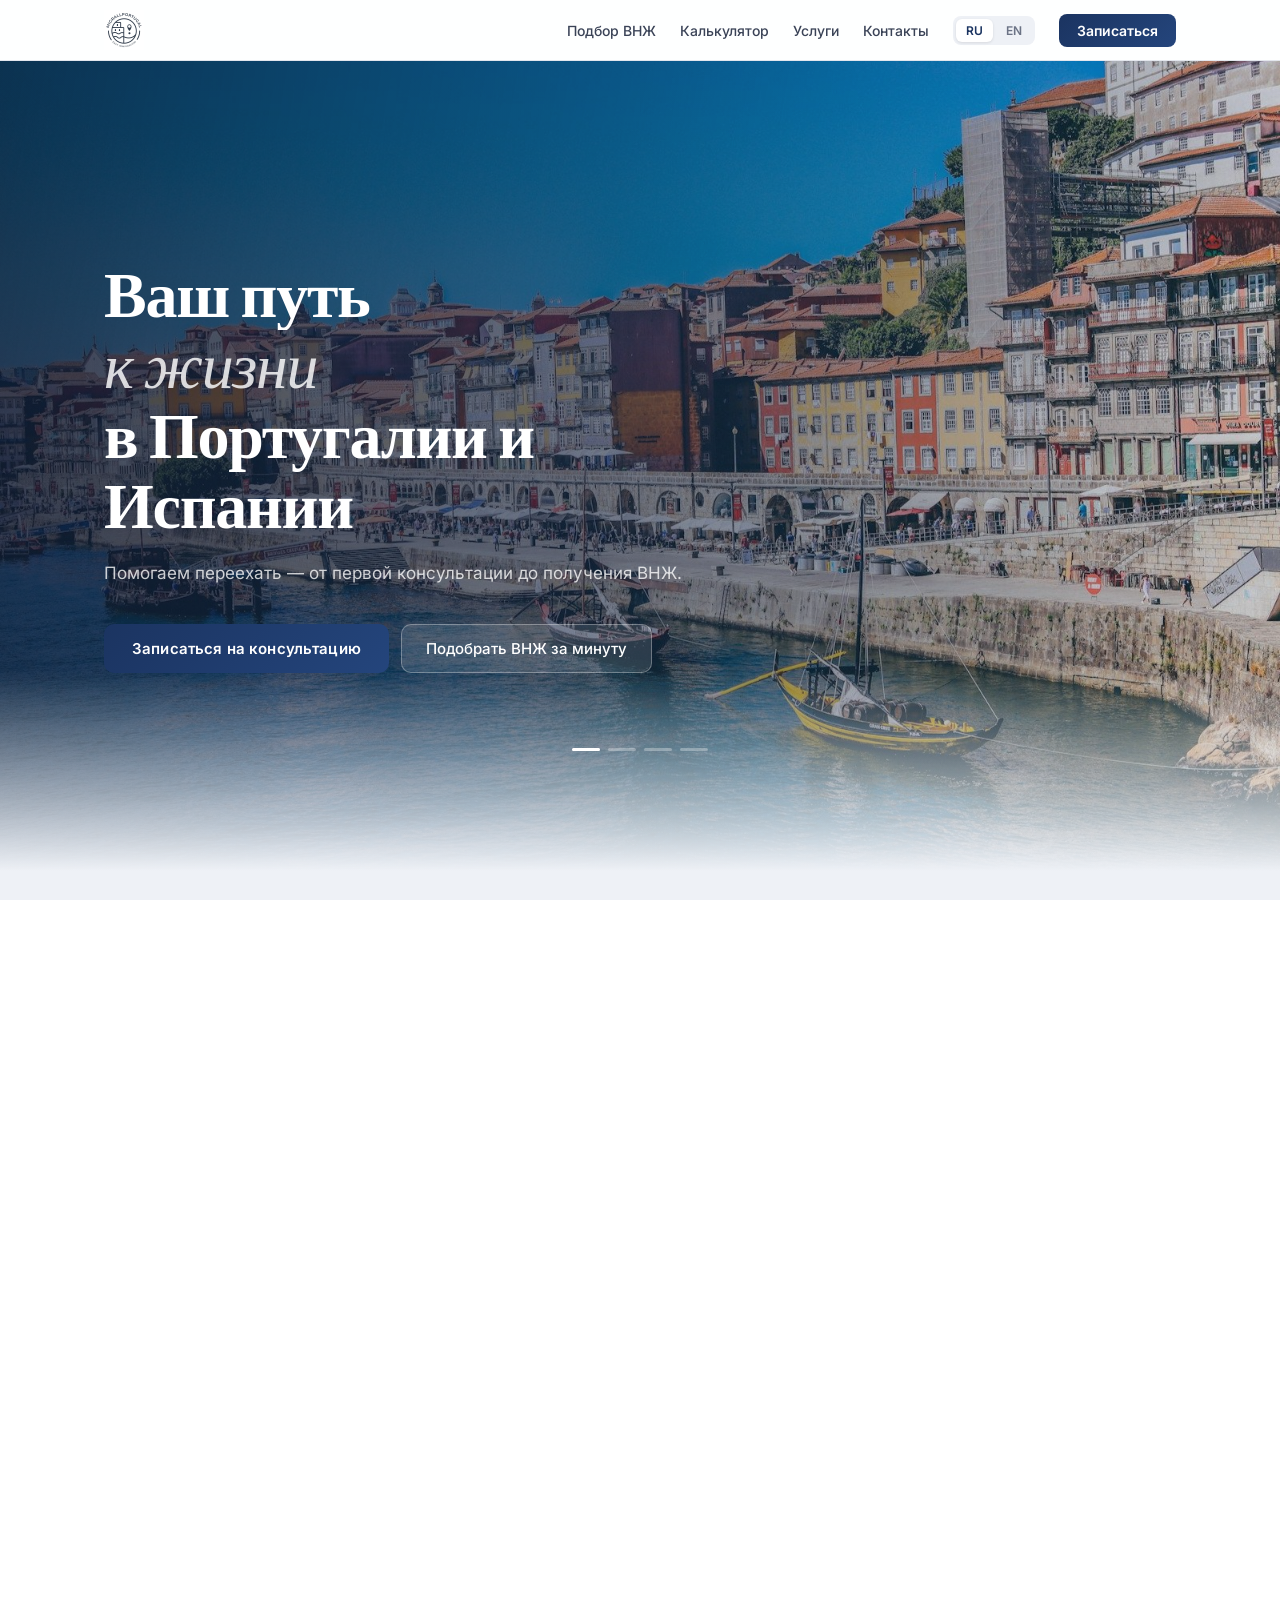
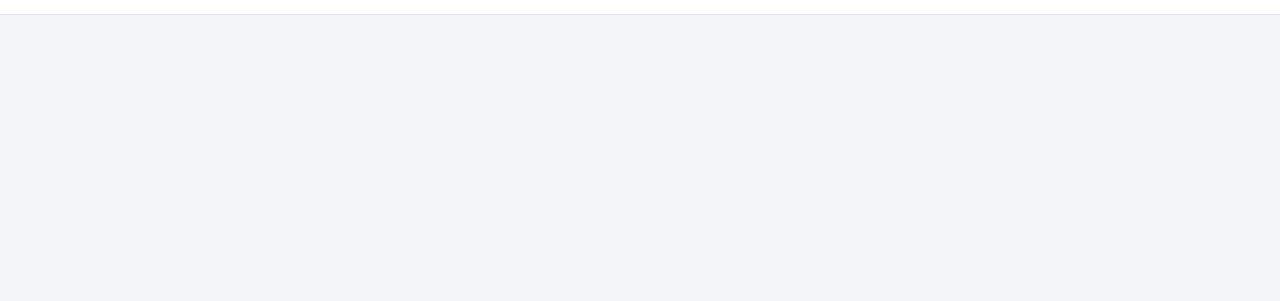
==== commit 99187a42: "Host hero photos locally instead of Unsplash; update policy Co-Authored-By: Claude Opus 5.5 <noreply" ====
--- a/index.html
+++ b/index.html
@@ -5,7 +5,7 @@
 <meta name="viewport" content="width=device-width, initial-scale=1.0">
 <!-- Политика безопасности: откуда странице разрешено грузить скрипты и куда отправлять данные.
      Подключаете новый сервис (аналитика, виджет, другой сервер) — добавьте его домен сюда. -->
-<meta http-equiv="Content-Security-Policy" content="default-src 'self'; script-src 'self' 'unsafe-inline' https://challenges.cloudflare.com; style-src 'self' 'unsafe-inline'; font-src 'self'; img-src 'self' data: https://images.unsplash.com; media-src 'self' https://images.unsplash.com; connect-src 'self' https://telegram-consultation-bot.onrender.com https://challenges.cloudflare.com; frame-src https://challenges.cloudflare.com; object-src 'none'; base-uri 'self'; form-action 'self'; upgrade-insecure-requests">
+<meta http-equiv="Content-Security-Policy" content="default-src 'self'; script-src 'self' 'unsafe-inline' https://challenges.cloudflare.com; style-src 'self' 'unsafe-inline'; font-src 'self'; img-src 'self' data:; media-src 'self'; connect-src 'self' https://telegram-consultation-bot.onrender.com https://challenges.cloudflare.com; frame-src https://challenges.cloudflare.com; object-src 'none'; base-uri 'self'; form-action 'self'; upgrade-insecure-requests">
 <meta name="referrer" content="strict-origin-when-cross-origin">
 <title>MigrAll — Иммиграция в Португалию</title>
 <meta name="description" content="MigrAll — иммиграционное агентство. Переезд в Португалию: подбор ВНЖ, документы, сопровождение до карты резидента.">
@@ -562,7 +562,8 @@
 };
 
 // ════════════════ Данные стран ════════════════
-const U = (id, w) => `https://images.unsplash.com/${id}?w=${w}&q=80`;
+// Фото лежат на самом сайте (папка img/), без загрузки с Unsplash
+const U = (id, w) => `img/${id}.jpg`;
 const COUNTRIES = {
   pt: {
     heroVideo: '', // можно положить hero-pt.mp4 в репозиторий и вписать сюда 'hero-pt.mp4'
